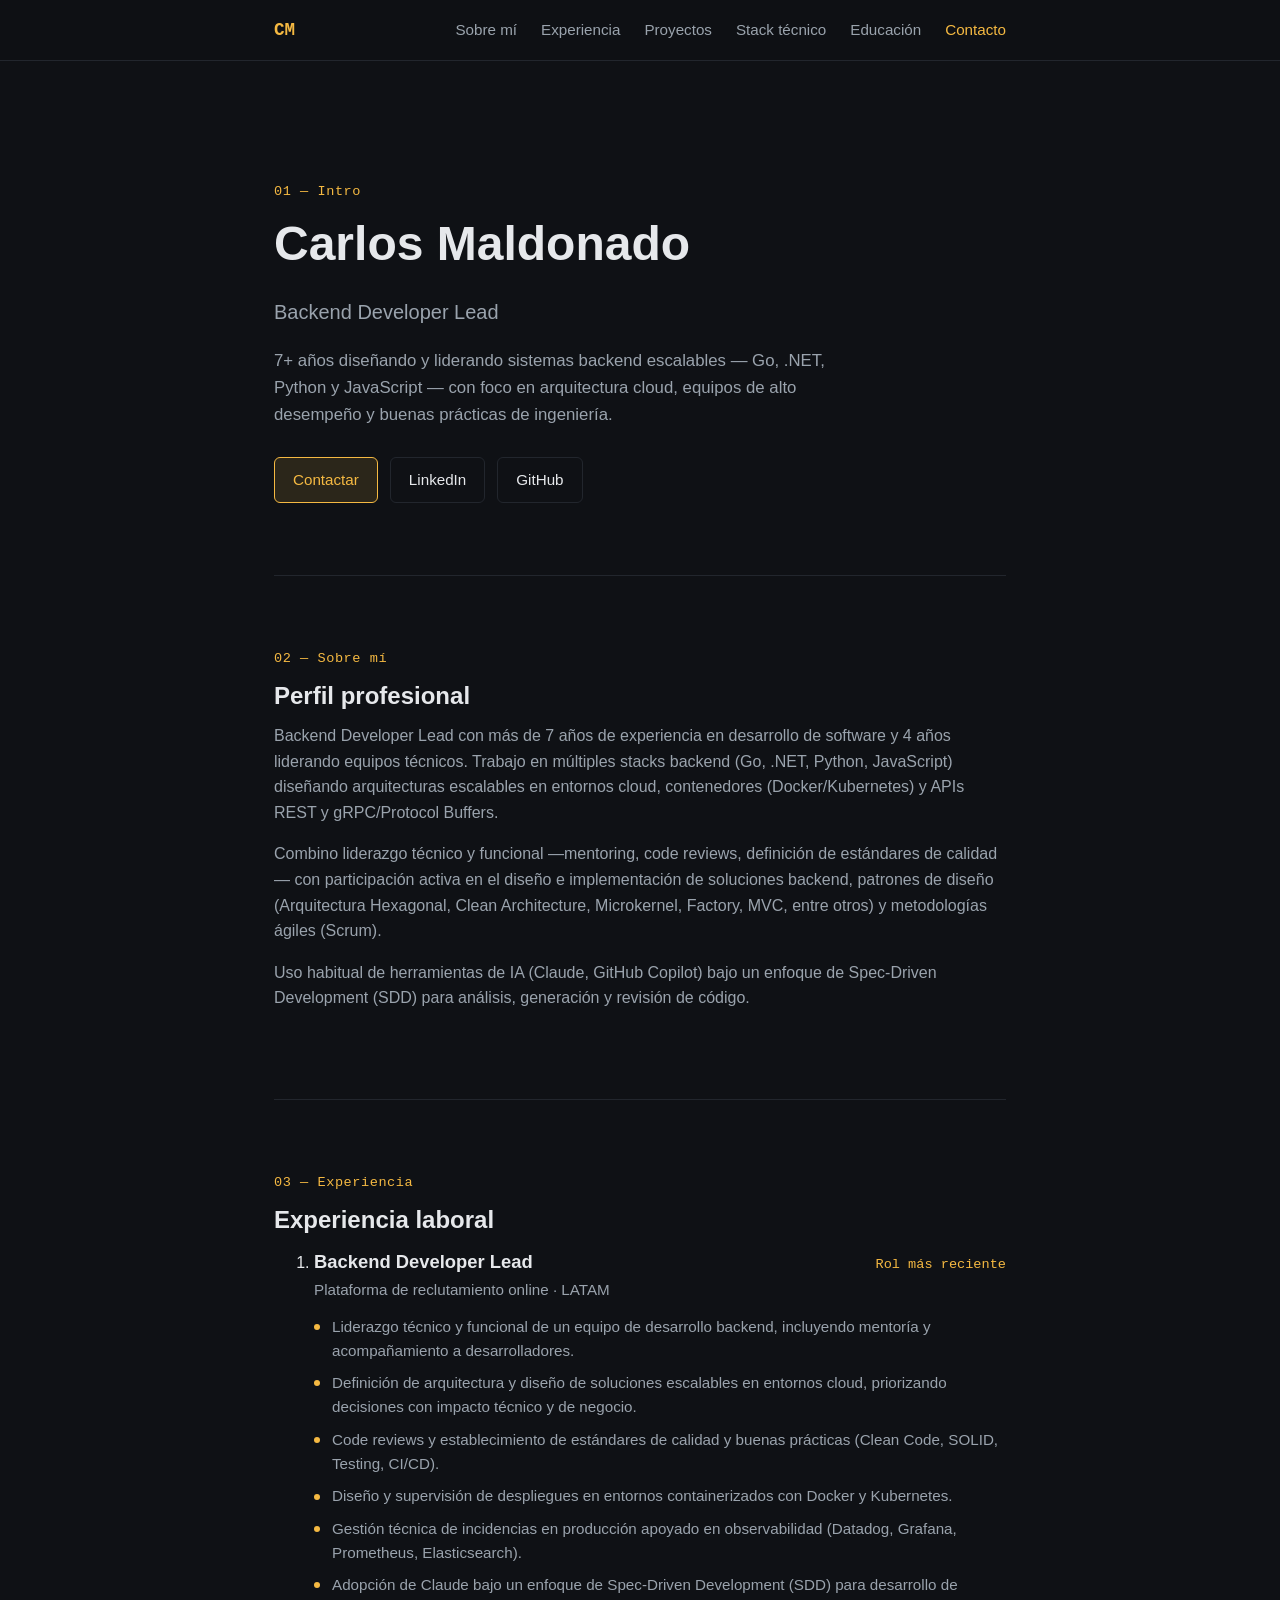
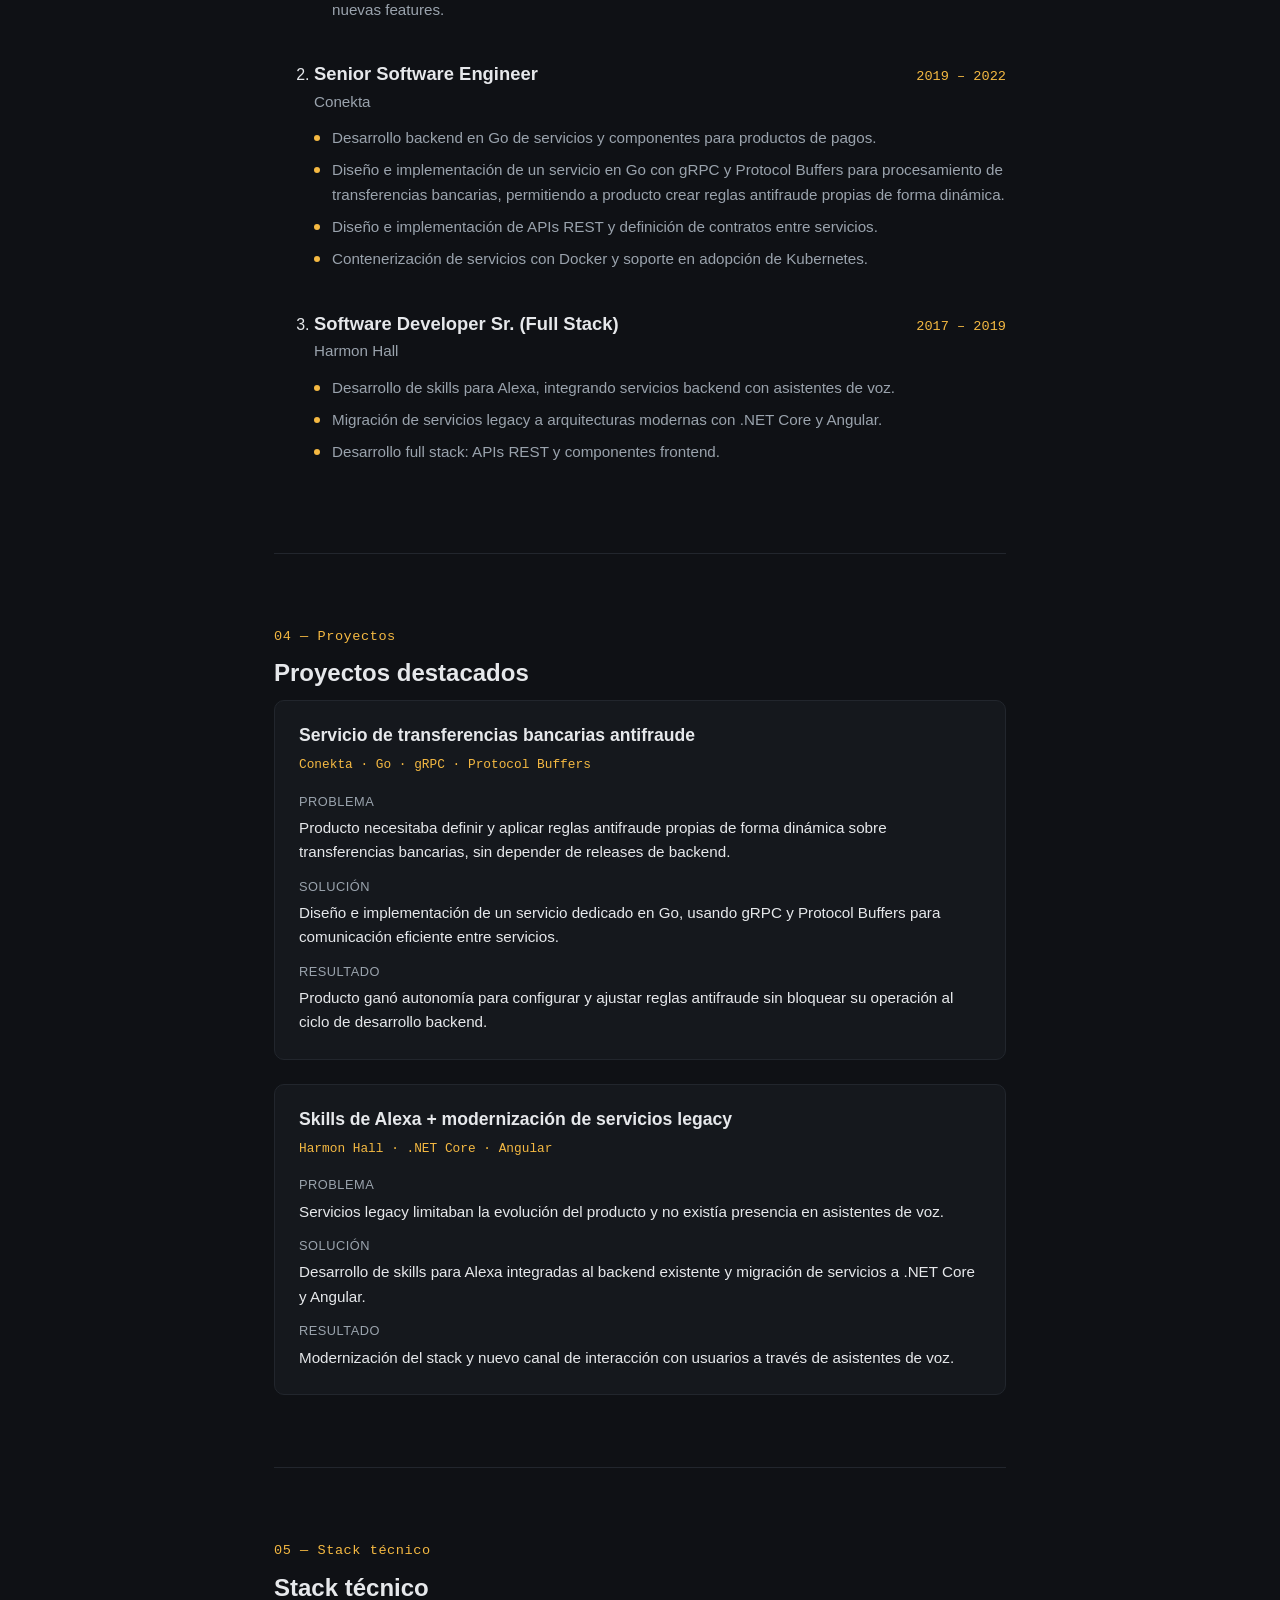
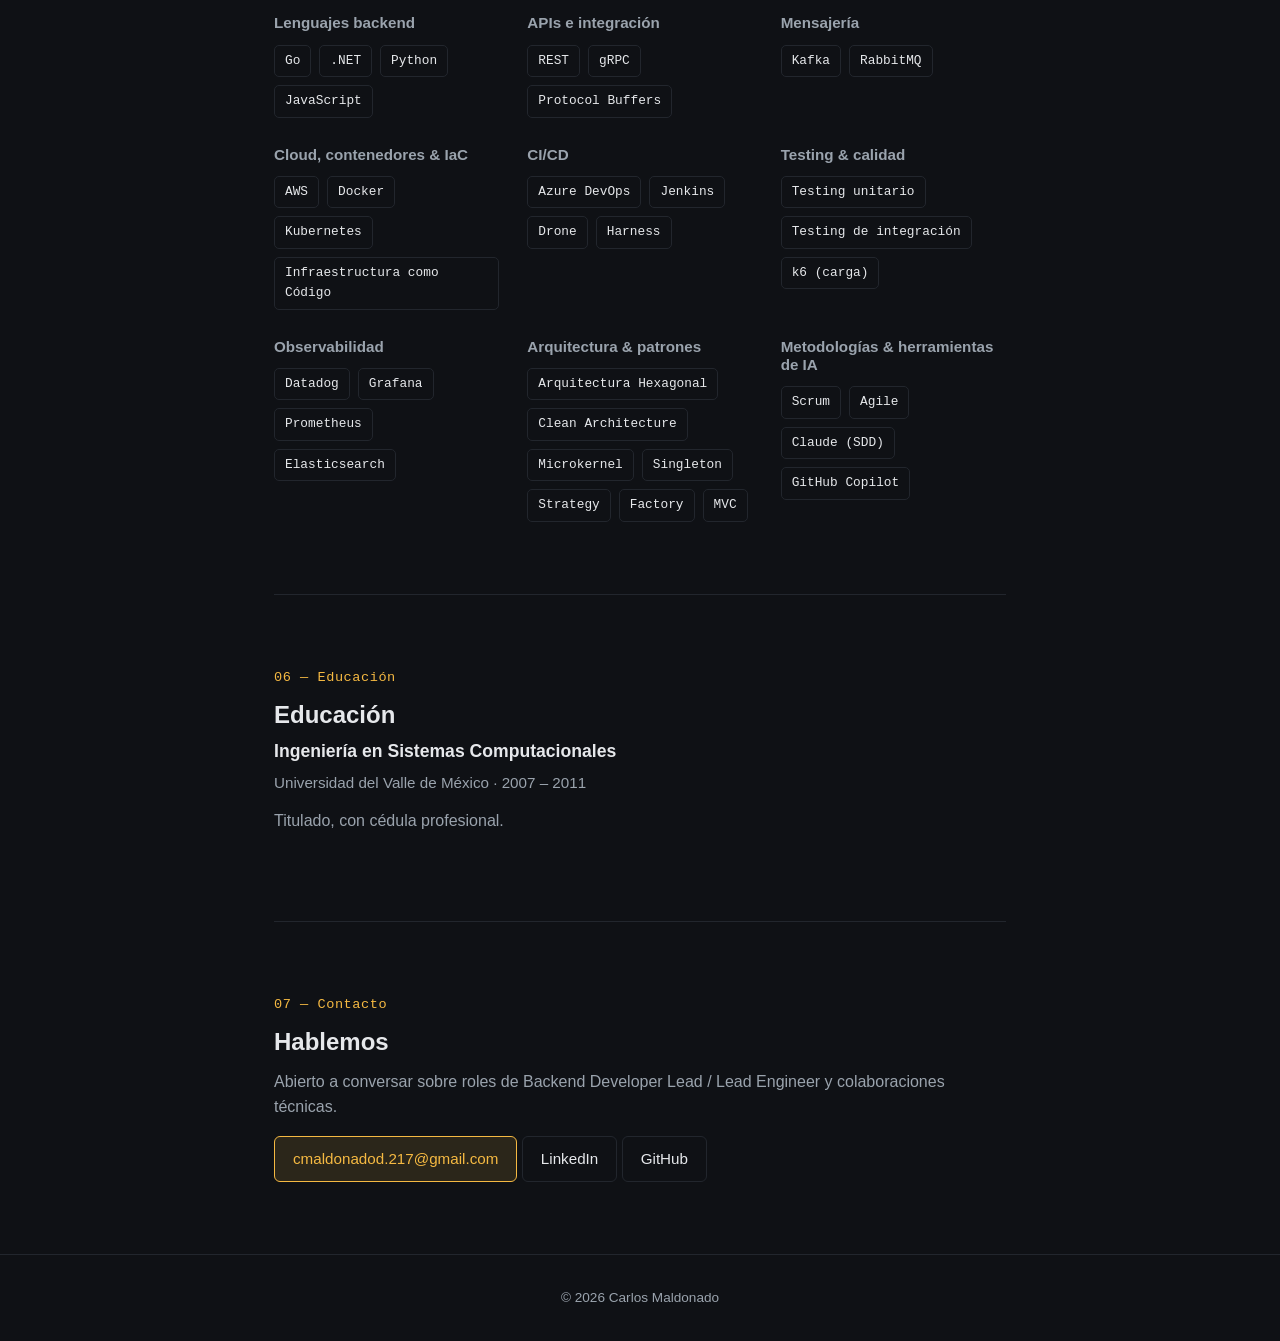
==== index.html @ 87dfbf54 "Add v1 portfolio site: spec, plan, and static HTML/CSS/JS First deployable version to validate look " ====
<!doctype html>
<html lang="es">
<head>
<meta charset="UTF-8">
<meta name="viewport" content="width=device-width, initial-scale=1.0">
<title>Carlos Maldonado — Backend Developer Lead</title>
<meta name="description" content="Portafolio profesional de Carlos Maldonado, Backend Developer Lead con 7+ años de experiencia liderando equipos y arquitecturas backend escalables.">
<meta property="og:title" content="Carlos Maldonado — Backend Developer Lead">
<meta property="og:description" content="7+ años diseñando y liderando sistemas backend escalables. Go, .NET, Python, JavaScript. Arquitectura cloud, liderazgo técnico, alto desempeño.">
<meta property="og:type" content="website">
<link rel="icon" href="data:image/svg+xml,%3Csvg xmlns='http://www.w3.org/2000/svg' viewBox='0 0 100 100'%3E%3Crect width='100' height='100' rx='20' fill='%230f1115'/%3E%3Ctext x='50' y='68' font-family='monospace' font-size='52' font-weight='700' fill='%23f5b942' text-anchor='middle'%3ECM%3C/text%3E%3C/svg%3E">
<link rel="stylesheet" href="css/style.css">
</head>
<body>

<header class="site-header">
  <nav class="nav">
    <a class="logo" href="#top">CM</a>
    <button class="nav-toggle" id="navToggle" aria-expanded="false" aria-controls="navMenu" aria-label="Abrir menú">
      <span></span><span></span><span></span>
    </button>
    <ul class="nav-menu" id="navMenu">
      <li><a href="#about">Sobre mí</a></li>
      <li><a href="#experience">Experiencia</a></li>
      <li><a href="#projects">Proyectos</a></li>
      <li><a href="#skills">Stack técnico</a></li>
      <li><a href="#education">Educación</a></li>
      <li><a href="#contact" class="nav-cta">Contacto</a></li>
    </ul>
  </nav>
</header>

<main id="top">

  <section id="hero" class="hero">
    <p class="eyebrow">01 — Intro</p>
    <h1>Carlos Maldonado</h1>
    <p class="role">Backend Developer Lead</p>
    <p class="tagline">7+ años diseñando y liderando sistemas backend escalables — Go, .NET, Python y JavaScript — con foco en arquitectura cloud, equipos de alto desempeño y buenas prácticas de ingeniería.</p>
    <div class="hero-links">
      <a href="mailto:cmaldonadod.217@gmail.com" class="btn btn-primary">Contactar</a>
      <a href="https://www.linkedin.com/in/carlos-alberto-maldonado-d%C3%ADaz-70542b214/" target="_blank" rel="noopener noreferrer" class="btn">LinkedIn</a>
      <a href="https://github.com/pax217" target="_blank" rel="noopener noreferrer" class="btn">GitHub</a>
    </div>
  </section>

  <section id="about" class="section">
    <p class="eyebrow">02 — Sobre mí</p>
    <h2>Perfil profesional</h2>
    <p>Backend Developer Lead con más de 7 años de experiencia en desarrollo de software y 4 años liderando equipos técnicos. Trabajo en múltiples stacks backend (Go, .NET, Python, JavaScript) diseñando arquitecturas escalables en entornos cloud, contenedores (Docker/Kubernetes) y APIs REST y gRPC/Protocol Buffers.</p>
    <p>Combino liderazgo técnico y funcional —mentoring, code reviews, definición de estándares de calidad— con participación activa en el diseño e implementación de soluciones backend, patrones de diseño (Arquitectura Hexagonal, Clean Architecture, Microkernel, Factory, MVC, entre otros) y metodologías ágiles (Scrum).</p>
    <p>Uso habitual de herramientas de IA (Claude, GitHub Copilot) bajo un enfoque de Spec-Driven Development (SDD) para análisis, generación y revisión de código.</p>
  </section>

  <section id="experience" class="section">
    <p class="eyebrow">03 — Experiencia</p>
    <h2>Experiencia laboral</h2>
    <ol class="timeline">
      <li class="timeline-item">
        <div class="timeline-head">
          <h3>Backend Developer Lead</h3>
          <span class="timeline-date">Rol más reciente</span>
        </div>
        <p class="timeline-org">Plataforma de reclutamiento online · LATAM</p>
        <ul>
          <li>Liderazgo técnico y funcional de un equipo de desarrollo backend, incluyendo mentoría y acompañamiento a desarrolladores.</li>
          <li>Definición de arquitectura y diseño de soluciones escalables en entornos cloud, priorizando decisiones con impacto técnico y de negocio.</li>
          <li>Code reviews y establecimiento de estándares de calidad y buenas prácticas (Clean Code, SOLID, Testing, CI/CD).</li>
          <li>Diseño y supervisión de despliegues en entornos containerizados con Docker y Kubernetes.</li>
          <li>Gestión técnica de incidencias en producción apoyado en observabilidad (Datadog, Grafana, Prometheus, Elasticsearch).</li>
          <li>Adopción de Claude bajo un enfoque de Spec-Driven Development (SDD) para desarrollo de nuevas features.</li>
        </ul>
      </li>
      <li class="timeline-item">
        <div class="timeline-head">
          <h3>Senior Software Engineer</h3>
          <span class="timeline-date">2019 – 2022</span>
        </div>
        <p class="timeline-org">Conekta</p>
        <ul>
          <li>Desarrollo backend en Go de servicios y componentes para productos de pagos.</li>
          <li>Diseño e implementación de un servicio en Go con gRPC y Protocol Buffers para procesamiento de transferencias bancarias, permitiendo a producto crear reglas antifraude propias de forma dinámica.</li>
          <li>Diseño e implementación de APIs REST y definición de contratos entre servicios.</li>
          <li>Contenerización de servicios con Docker y soporte en adopción de Kubernetes.</li>
        </ul>
      </li>
      <li class="timeline-item">
        <div class="timeline-head">
          <h3>Software Developer Sr. (Full Stack)</h3>
          <span class="timeline-date">2017 – 2019</span>
        </div>
        <p class="timeline-org">Harmon Hall</p>
        <ul>
          <li>Desarrollo de skills para Alexa, integrando servicios backend con asistentes de voz.</li>
          <li>Migración de servicios legacy a arquitecturas modernas con .NET Core y Angular.</li>
          <li>Desarrollo full stack: APIs REST y componentes frontend.</li>
        </ul>
      </li>
    </ol>
  </section>

  <section id="projects" class="section">
    <p class="eyebrow">04 — Proyectos</p>
    <h2>Proyectos destacados</h2>
    <div class="cards">
      <article class="card">
        <h3>Servicio de transferencias bancarias antifraude</h3>
        <p class="card-meta">Conekta · Go · gRPC · Protocol Buffers</p>
        <dl>
          <dt>Problema</dt>
          <dd>Producto necesitaba definir y aplicar reglas antifraude propias de forma dinámica sobre transferencias bancarias, sin depender de releases de backend.</dd>
          <dt>Solución</dt>
          <dd>Diseño e implementación de un servicio dedicado en Go, usando gRPC y Protocol Buffers para comunicación eficiente entre servicios.</dd>
          <dt>Resultado</dt>
          <dd>Producto ganó autonomía para configurar y ajustar reglas antifraude sin bloquear su operación al ciclo de desarrollo backend.</dd>
        </dl>
      </article>
      <article class="card">
        <h3>Skills de Alexa + modernización de servicios legacy</h3>
        <p class="card-meta">Harmon Hall · .NET Core · Angular</p>
        <dl>
          <dt>Problema</dt>
          <dd>Servicios legacy limitaban la evolución del producto y no existía presencia en asistentes de voz.</dd>
          <dt>Solución</dt>
          <dd>Desarrollo de skills para Alexa integradas al backend existente y migración de servicios a .NET Core y Angular.</dd>
          <dt>Resultado</dt>
          <dd>Modernización del stack y nuevo canal de interacción con usuarios a través de asistentes de voz.</dd>
        </dl>
      </article>
    </div>
  </section>

  <section id="skills" class="section">
    <p class="eyebrow">05 — Stack técnico</p>
    <h2>Stack técnico</h2>
    <div class="skill-groups">
      <div class="skill-group">
        <h3>Lenguajes backend</h3>
        <ul class="tags">
          <li>Go</li><li>.NET</li><li>Python</li><li>JavaScript</li>
        </ul>
      </div>
      <div class="skill-group">
        <h3>APIs e integración</h3>
        <ul class="tags">
          <li>REST</li><li>gRPC</li><li>Protocol Buffers</li>
        </ul>
      </div>
      <div class="skill-group">
        <h3>Mensajería</h3>
        <ul class="tags">
          <li>Kafka</li><li>RabbitMQ</li>
        </ul>
      </div>
      <div class="skill-group">
        <h3>Cloud, contenedores &amp; IaC</h3>
        <ul class="tags">
          <li>AWS</li><li>Docker</li><li>Kubernetes</li><li>Infraestructura como Código</li>
        </ul>
      </div>
      <div class="skill-group">
        <h3>CI/CD</h3>
        <ul class="tags">
          <li>Azure DevOps</li><li>Jenkins</li><li>Drone</li><li>Harness</li>
        </ul>
      </div>
      <div class="skill-group">
        <h3>Testing &amp; calidad</h3>
        <ul class="tags">
          <li>Testing unitario</li><li>Testing de integración</li><li>k6 (carga)</li>
        </ul>
      </div>
      <div class="skill-group">
        <h3>Observabilidad</h3>
        <ul class="tags">
          <li>Datadog</li><li>Grafana</li><li>Prometheus</li><li>Elasticsearch</li>
        </ul>
      </div>
      <div class="skill-group">
        <h3>Arquitectura &amp; patrones</h3>
        <ul class="tags">
          <li>Arquitectura Hexagonal</li><li>Clean Architecture</li><li>Microkernel</li><li>Singleton</li><li>Strategy</li><li>Factory</li><li>MVC</li>
        </ul>
      </div>
      <div class="skill-group">
        <h3>Metodologías &amp; herramientas de IA</h3>
        <ul class="tags">
          <li>Scrum</li><li>Agile</li><li>Claude (SDD)</li><li>GitHub Copilot</li>
        </ul>
      </div>
    </div>
  </section>

  <section id="education" class="section">
    <p class="eyebrow">06 — Educación</p>
    <h2>Educación</h2>
    <div class="edu-item">
      <h3>Ingeniería en Sistemas Computacionales</h3>
      <p class="timeline-org">Universidad del Valle de México · 2007 – 2011</p>
      <p>Titulado, con cédula profesional.</p>
    </div>
  </section>

  <section id="contact" class="section">
    <p class="eyebrow">07 — Contacto</p>
    <h2>Hablemos</h2>
    <p>Abierto a conversar sobre roles de Backend Developer Lead / Lead Engineer y colaboraciones técnicas.</p>
    <div class="contact-links">
      <a href="mailto:cmaldonadod.217@gmail.com" class="btn btn-primary">cmaldonadod.217@gmail.com</a>
      <a href="https://www.linkedin.com/in/carlos-alberto-maldonado-d%C3%ADaz-70542b214/" target="_blank" rel="noopener noreferrer" class="btn">LinkedIn</a>
      <a href="https://github.com/pax217" target="_blank" rel="noopener noreferrer" class="btn">GitHub</a>
    </div>
  </section>

</main>

<footer class="site-footer">
  <p>© <span id="year"></span> Carlos Maldonado</p>
</footer>

<script src="js/main.js"></script>
</body>
</html>
---- css/style.css ----
:root {
  --bg: #0f1115;
  --bg-alt: #15181d;
  --border: #22262d;
  --text: #e6e8eb;
  --text-muted: #9aa3ad;
  --accent: #f5b942;
  --accent-soft: rgba(245, 185, 66, 0.12);
  --max-width: 780px;
  --font-sans: -apple-system, BlinkMacSystemFont, "Segoe UI", Roboto, "Helvetica Neue", Arial, sans-serif;
  --font-mono: ui-monospace, "JetBrains Mono", "SFMono-Regular", Consolas, "Liberation Mono", monospace;
}

* { box-sizing: border-box; }

html {
  scroll-behavior: smooth;
}

body {
  margin: 0;
  background: var(--bg);
  color: var(--text);
  font-family: var(--font-sans);
  line-height: 1.6;
  -webkit-font-smoothing: antialiased;
}

img { max-width: 100%; display: block; }

a { color: inherit; }

h1, h2, h3 { line-height: 1.2; margin: 0 0 0.5em; }

p { margin: 0 0 1em; color: var(--text-muted); }

ul { margin: 0; padding: 0; list-style: none; }

/* Header / nav */
.site-header {
  position: sticky;
  top: 0;
  z-index: 10;
  background: rgba(15, 17, 21, 0.85);
  backdrop-filter: blur(8px);
  border-bottom: 1px solid var(--border);
}

.nav {
  max-width: var(--max-width);
  margin: 0 auto;
  padding: 16px 24px;
  display: flex;
  align-items: center;
  justify-content: space-between;
}

.logo {
  font-family: var(--font-mono);
  font-weight: 700;
  color: var(--accent);
  text-decoration: none;
  font-size: 1.1rem;
}

.nav-menu {
  display: flex;
  gap: 24px;
}

.nav-menu a {
  text-decoration: none;
  color: var(--text-muted);
  font-size: 0.95rem;
  transition: color 0.15s ease;
}

.nav-menu a:hover,
.nav-menu a:focus-visible {
  color: var(--text);
}

.nav-menu a.nav-cta {
  color: var(--accent);
}

.nav-toggle {
  display: none;
  flex-direction: column;
  gap: 5px;
  background: none;
  border: none;
  padding: 8px;
  cursor: pointer;
}

.nav-toggle span {
  width: 22px;
  height: 2px;
  background: var(--text);
  display: block;
}

/* Layout */
main {
  max-width: var(--max-width);
  margin: 0 auto;
  padding: 0 24px;
}

.section {
  padding: 72px 0;
  border-top: 1px solid var(--border);
}

.eyebrow {
  font-family: var(--font-mono);
  color: var(--accent);
  font-size: 0.85rem;
  letter-spacing: 0.04em;
  margin: 0 0 12px;
}

/* Hero */
.hero {
  padding: 120px 0 72px;
}

.hero h1 {
  font-size: clamp(2.2rem, 5vw, 3rem);
}

.hero .role {
  font-size: 1.25rem;
  color: var(--text-muted);
  margin: 0 0 20px;
}

.hero .tagline {
  max-width: 60ch;
  font-size: 1.05rem;
}

.hero-links {
  display: flex;
  flex-wrap: wrap;
  gap: 12px;
  margin-top: 28px;
}

/* Buttons */
.btn {
  display: inline-flex;
  align-items: center;
  padding: 10px 18px;
  border-radius: 6px;
  border: 1px solid var(--border);
  text-decoration: none;
  font-size: 0.95rem;
  color: var(--text);
  transition: border-color 0.15s ease, background 0.15s ease;
}

.btn:hover,
.btn:focus-visible {
  border-color: var(--accent);
}

.btn-primary {
  background: var(--accent-soft);
  border-color: var(--accent);
  color: var(--accent);
}

/* Timeline (experience) */
.timeline {
  display: flex;
  flex-direction: column;
  gap: 40px;
}

.timeline-head {
  display: flex;
  flex-wrap: wrap;
  align-items: baseline;
  justify-content: space-between;
  gap: 8px;
}

.timeline-head h3 {
  font-size: 1.15rem;
  margin: 0;
}

.timeline-date {
  font-family: var(--font-mono);
  font-size: 0.85rem;
  color: var(--accent);
  white-space: nowrap;
}

.timeline-org {
  color: var(--text-muted);
  font-size: 0.95rem;
  margin: 2px 0 12px;
}

.timeline-item ul {
  display: flex;
  flex-direction: column;
  gap: 8px;
}

.timeline-item ul li {
  position: relative;
  padding-left: 18px;
  color: var(--text-muted);
  font-size: 0.95rem;
}

.timeline-item ul li::before {
  content: "";
  position: absolute;
  left: 0;
  top: 0.6em;
  width: 6px;
  height: 6px;
  border-radius: 50%;
  background: var(--accent);
}

/* Project cards */
.cards {
  display: flex;
  flex-direction: column;
  gap: 24px;
}

.card {
  background: var(--bg-alt);
  border: 1px solid var(--border);
  border-radius: 10px;
  padding: 24px;
}

.card h3 {
  font-size: 1.1rem;
}

.card-meta {
  font-family: var(--font-mono);
  font-size: 0.8rem;
  color: var(--accent);
  margin-bottom: 16px;
}

.card dl {
  margin: 0;
}

.card dt {
  font-size: 0.8rem;
  text-transform: uppercase;
  letter-spacing: 0.04em;
  color: var(--text-muted);
  margin-top: 12px;
}

.card dt:first-of-type { margin-top: 0; }

.card dd {
  margin: 4px 0 0;
  color: var(--text);
  font-size: 0.95rem;
}

/* Skills */
.skill-groups {
  display: grid;
  grid-template-columns: repeat(auto-fit, minmax(220px, 1fr));
  gap: 28px;
}

.skill-group h3 {
  font-size: 0.95rem;
  color: var(--text-muted);
  font-weight: 600;
  margin-bottom: 12px;
}

.tags {
  display: flex;
  flex-wrap: wrap;
  gap: 8px;
}

.tags li {
  font-family: var(--font-mono);
  font-size: 0.8rem;
  padding: 5px 10px;
  border: 1px solid var(--border);
  border-radius: 5px;
  color: var(--text);
}

/* Education */
.edu-item h3 {
  font-size: 1.1rem;
}

/* Footer */
.site-footer {
  border-top: 1px solid var(--border);
  padding: 32px 24px;
  text-align: center;
}

.site-footer p {
  font-size: 0.85rem;
  margin: 0;
}

/* Responsive */
@media (max-width: 720px) {
  .nav-toggle {
    display: flex;
  }

  .nav-menu {
    position: absolute;
    top: 100%;
    left: 0;
    right: 0;
    background: var(--bg);
    border-bottom: 1px solid var(--border);
    flex-direction: column;
    gap: 0;
    max-height: 0;
    overflow: hidden;
    transition: max-height 0.2s ease;
  }

  .nav-menu.open {
    max-height: 400px;
  }

  .nav-menu li {
    border-top: 1px solid var(--border);
  }

  .nav-menu a {
    display: block;
    padding: 16px 24px;
  }

  .hero {
    padding: 96px 0 56px;
  }

  .section {
    padding: 56px 0;
  }
}
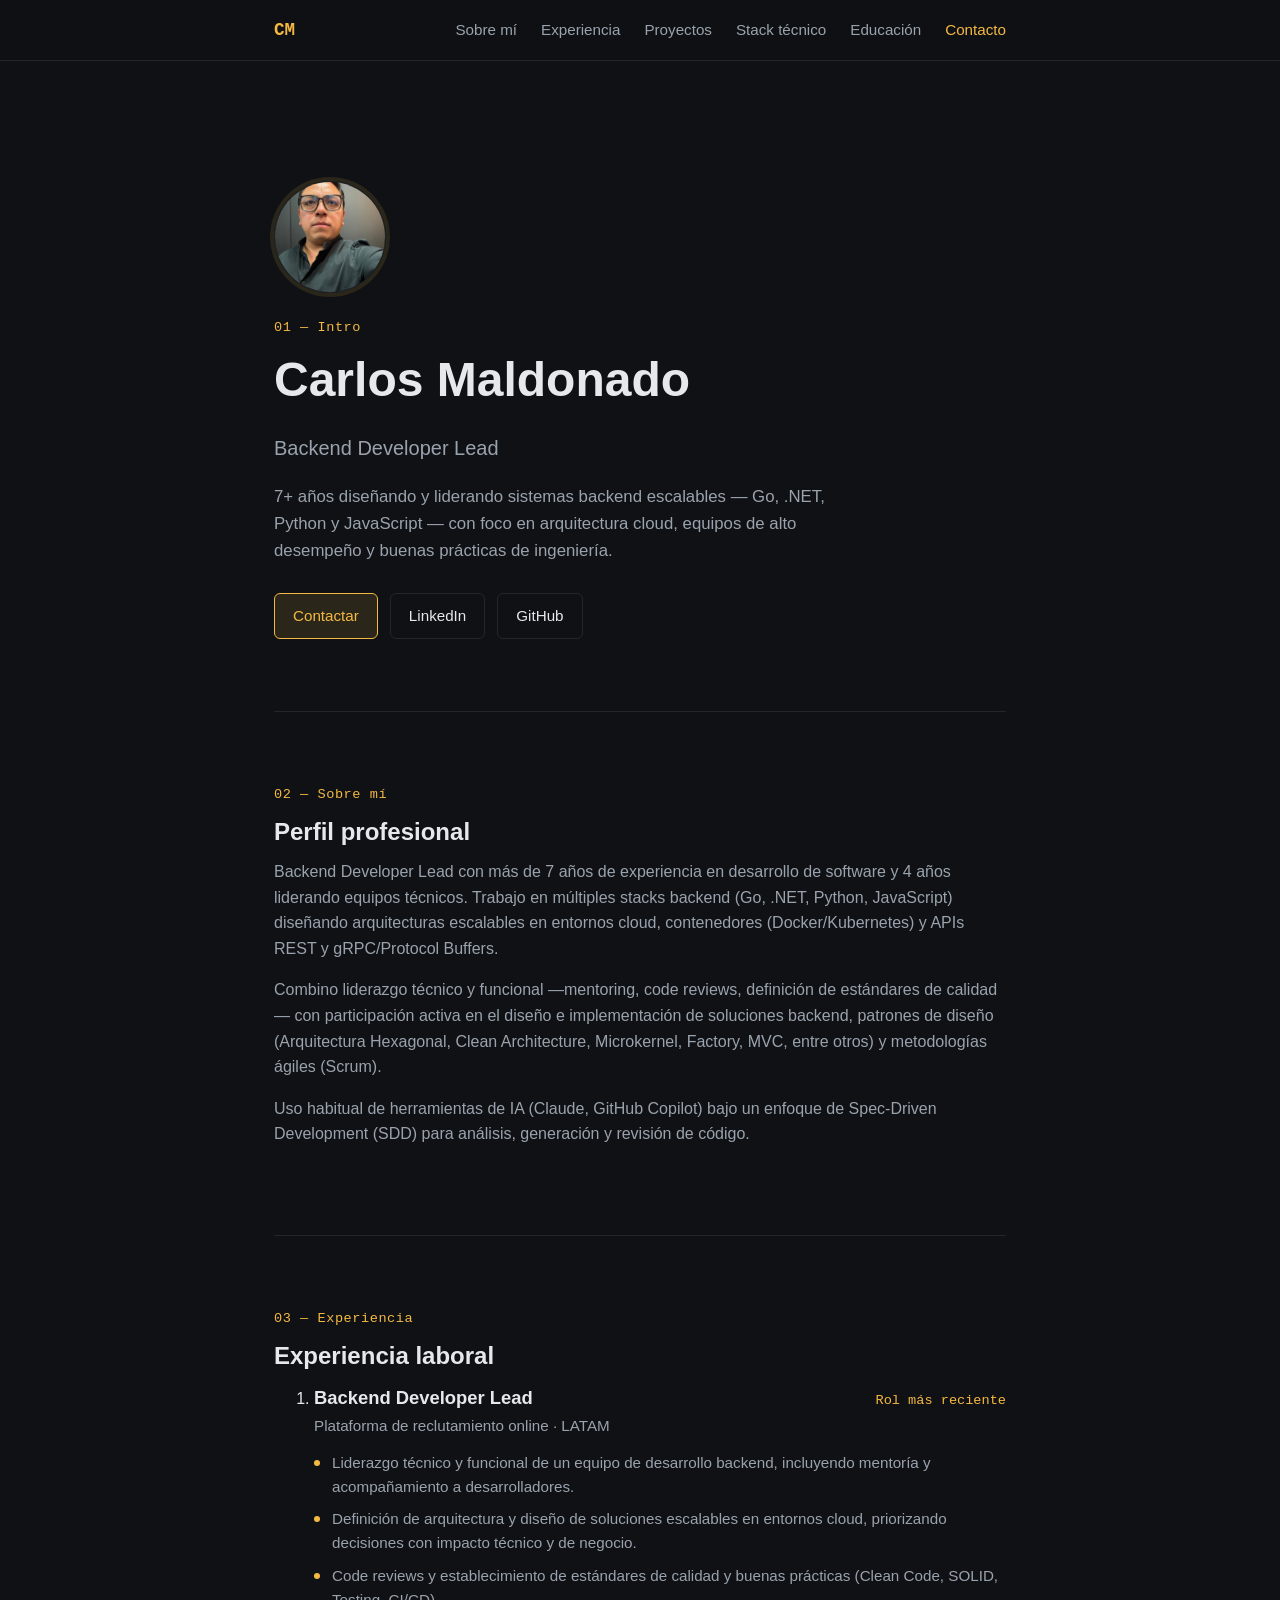
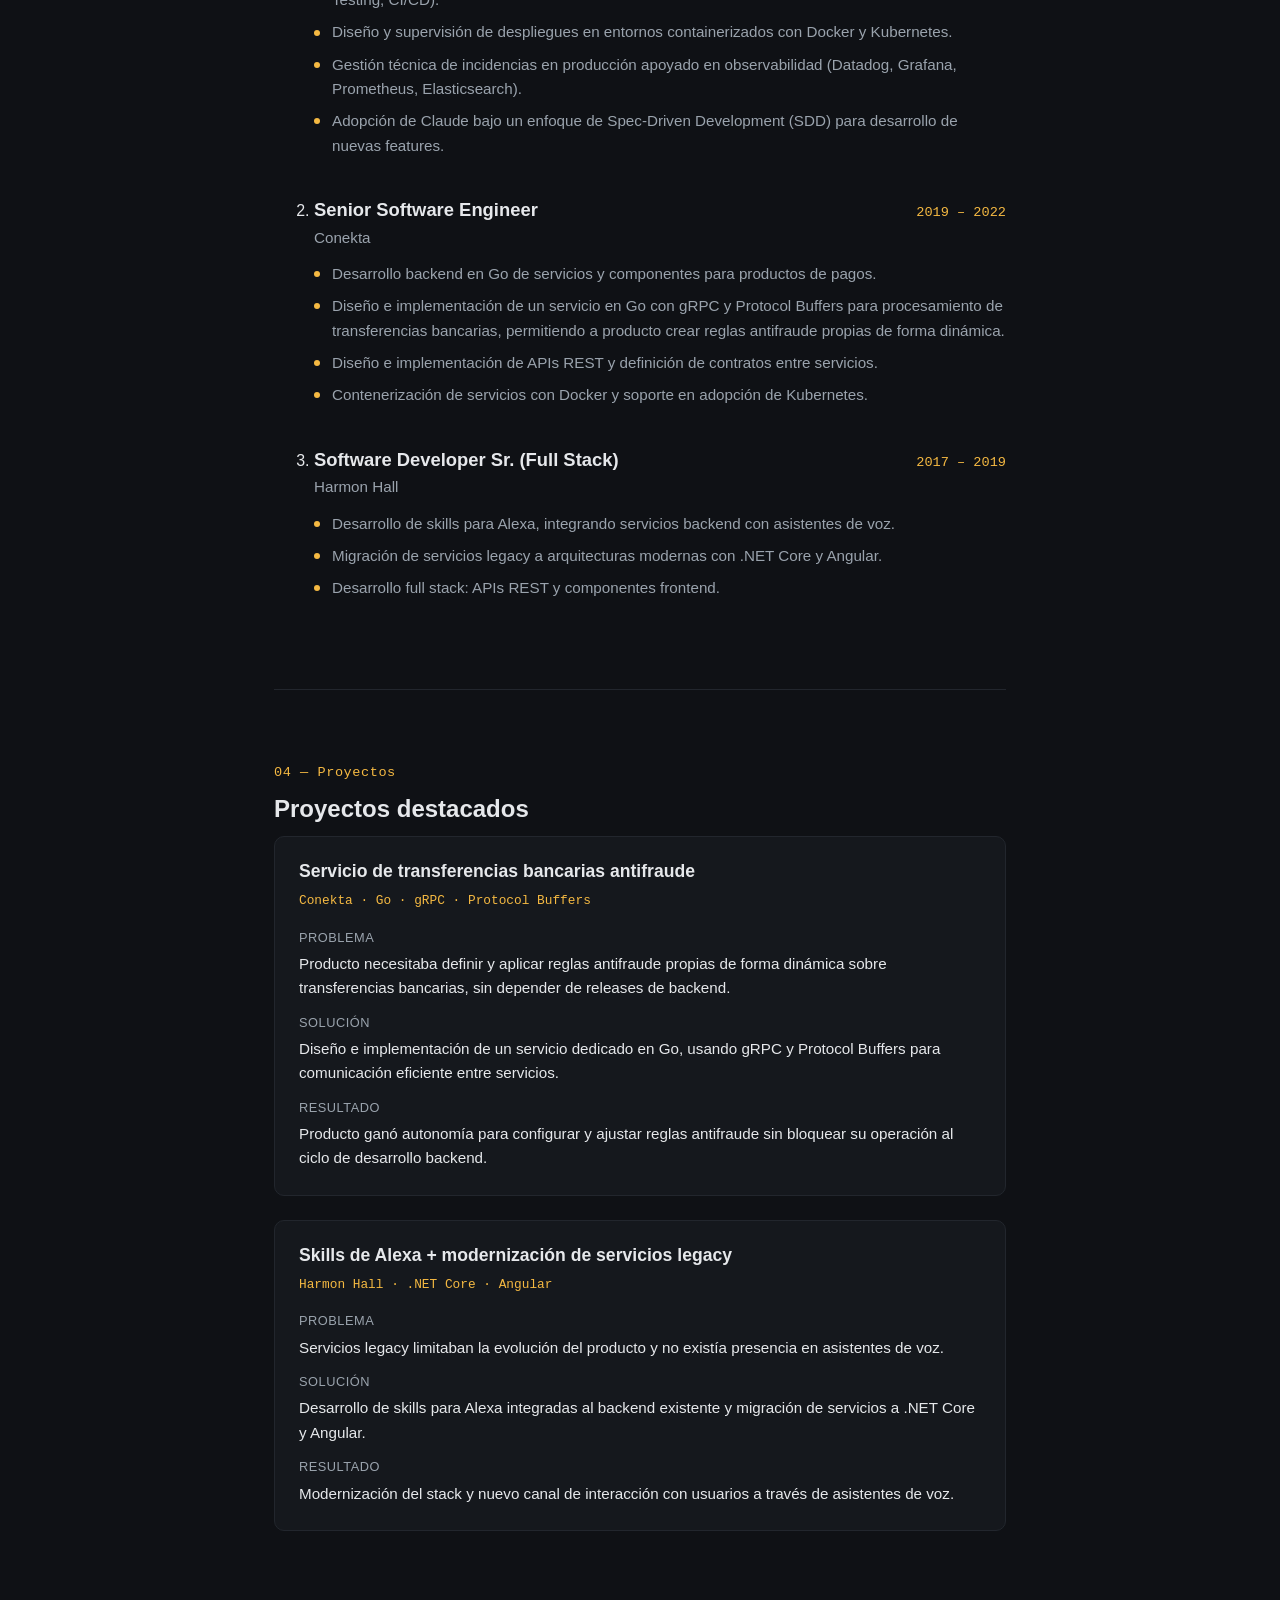
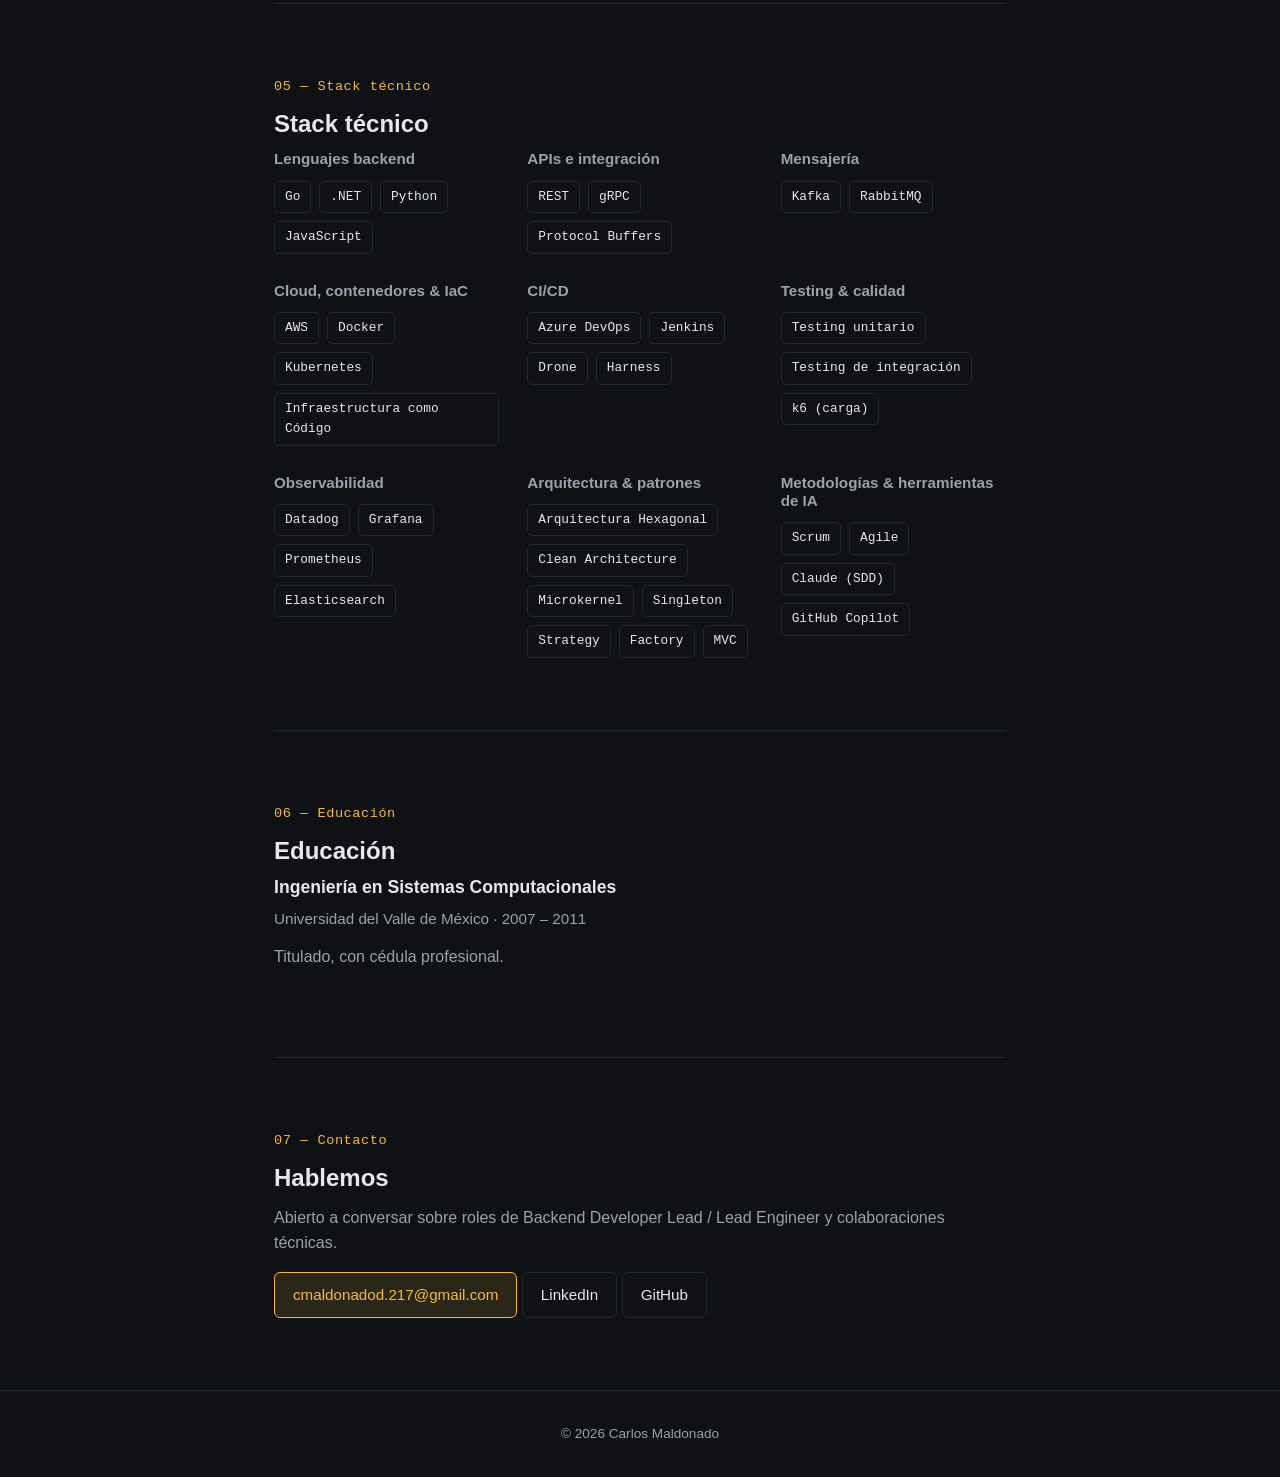
==== commit ff556966: "Add profile photo to hero section Cropped and resized to a 480x480 square, displayed as a circular a" ====
--- a/index.html
+++ b/index.html
@@ -33,6 +33,7 @@
 <main id="top">
 
   <section id="hero" class="hero">
+    <img class="hero-photo" src="img/profile.jpg" alt="Foto de Carlos Maldonado" width="480" height="480" loading="eager">
     <p class="eyebrow">01 — Intro</p>
     <h1>Carlos Maldonado</h1>
     <p class="role">Backend Developer Lead</p>
--- a/css/style.css
+++ b/css/style.css
@@ -124,6 +124,16 @@
 /* Hero */
 .hero {
   padding: 120px 0 72px;
+}
+
+.hero-photo {
+  width: 112px;
+  height: 112px;
+  border-radius: 50%;
+  object-fit: cover;
+  border: 1px solid var(--border);
+  box-shadow: 0 0 0 4px var(--accent-soft);
+  margin-bottom: 24px;
 }
 
 .hero h1 {
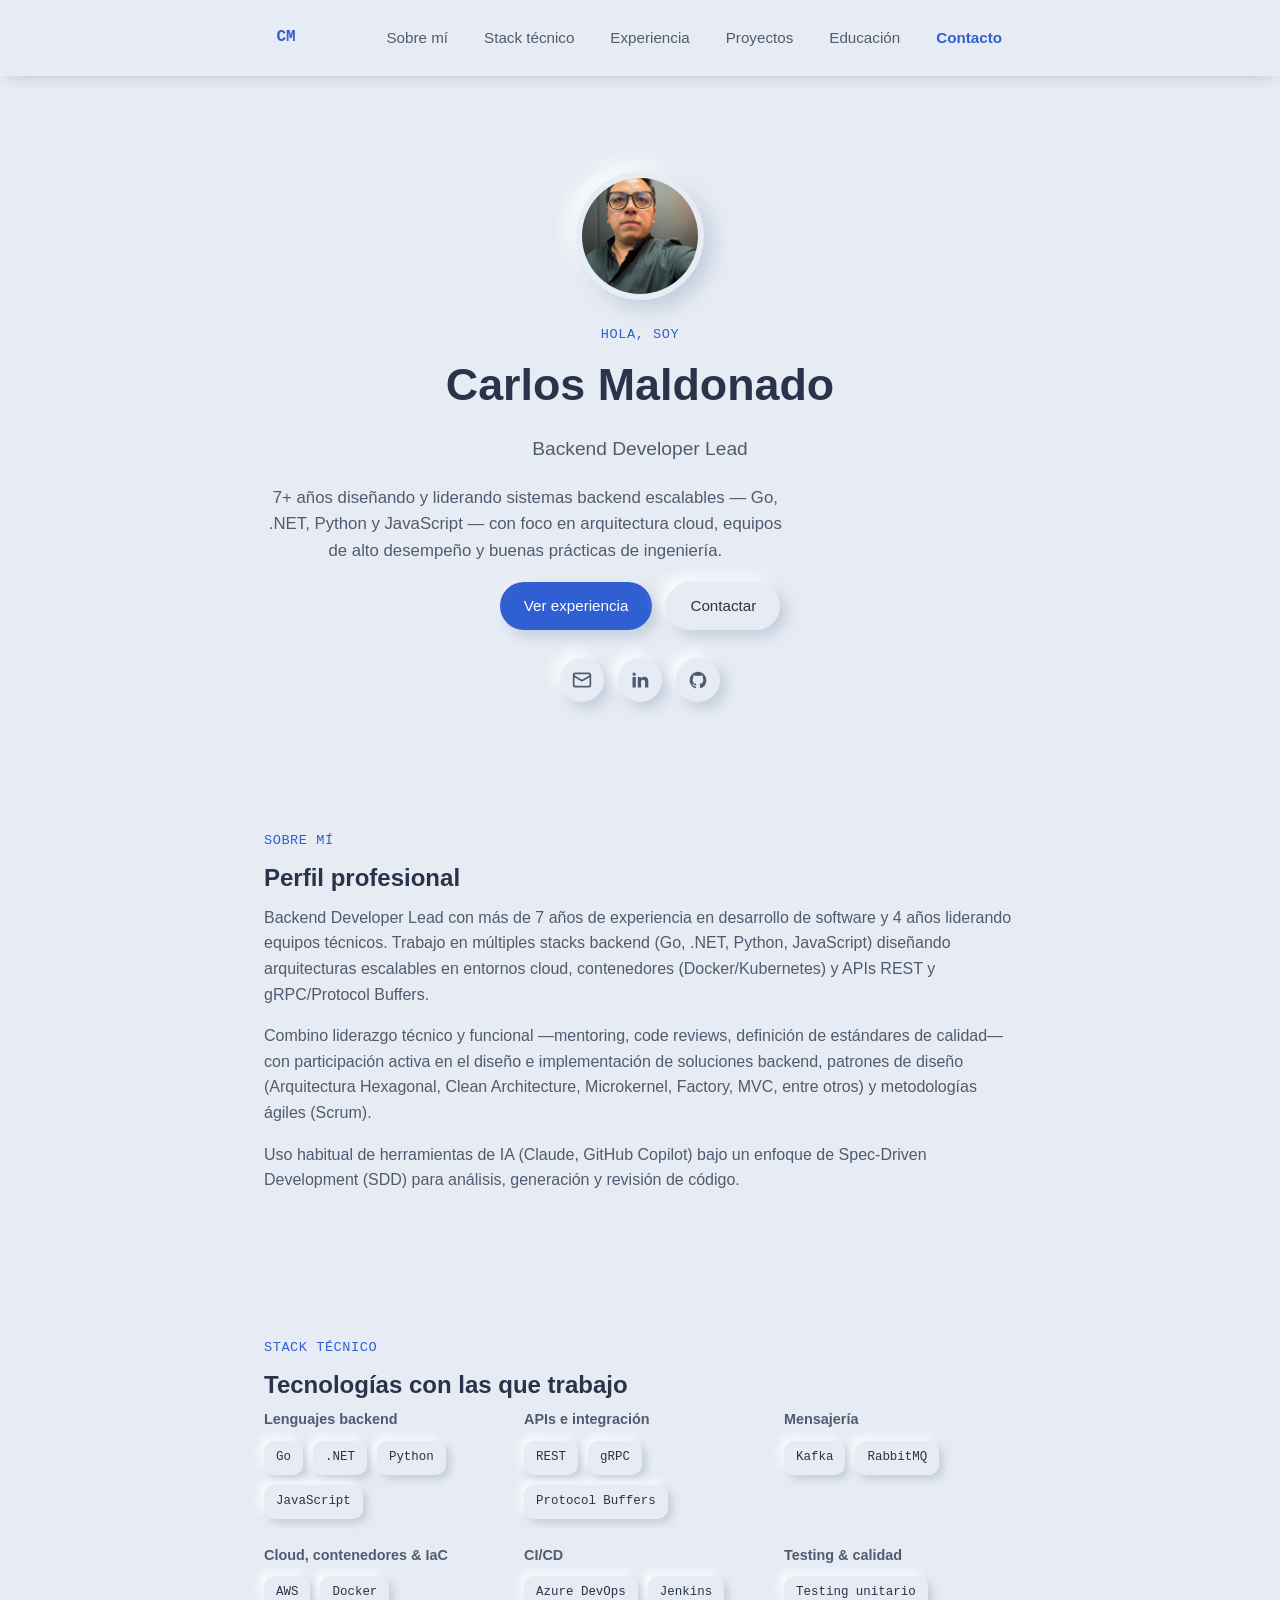
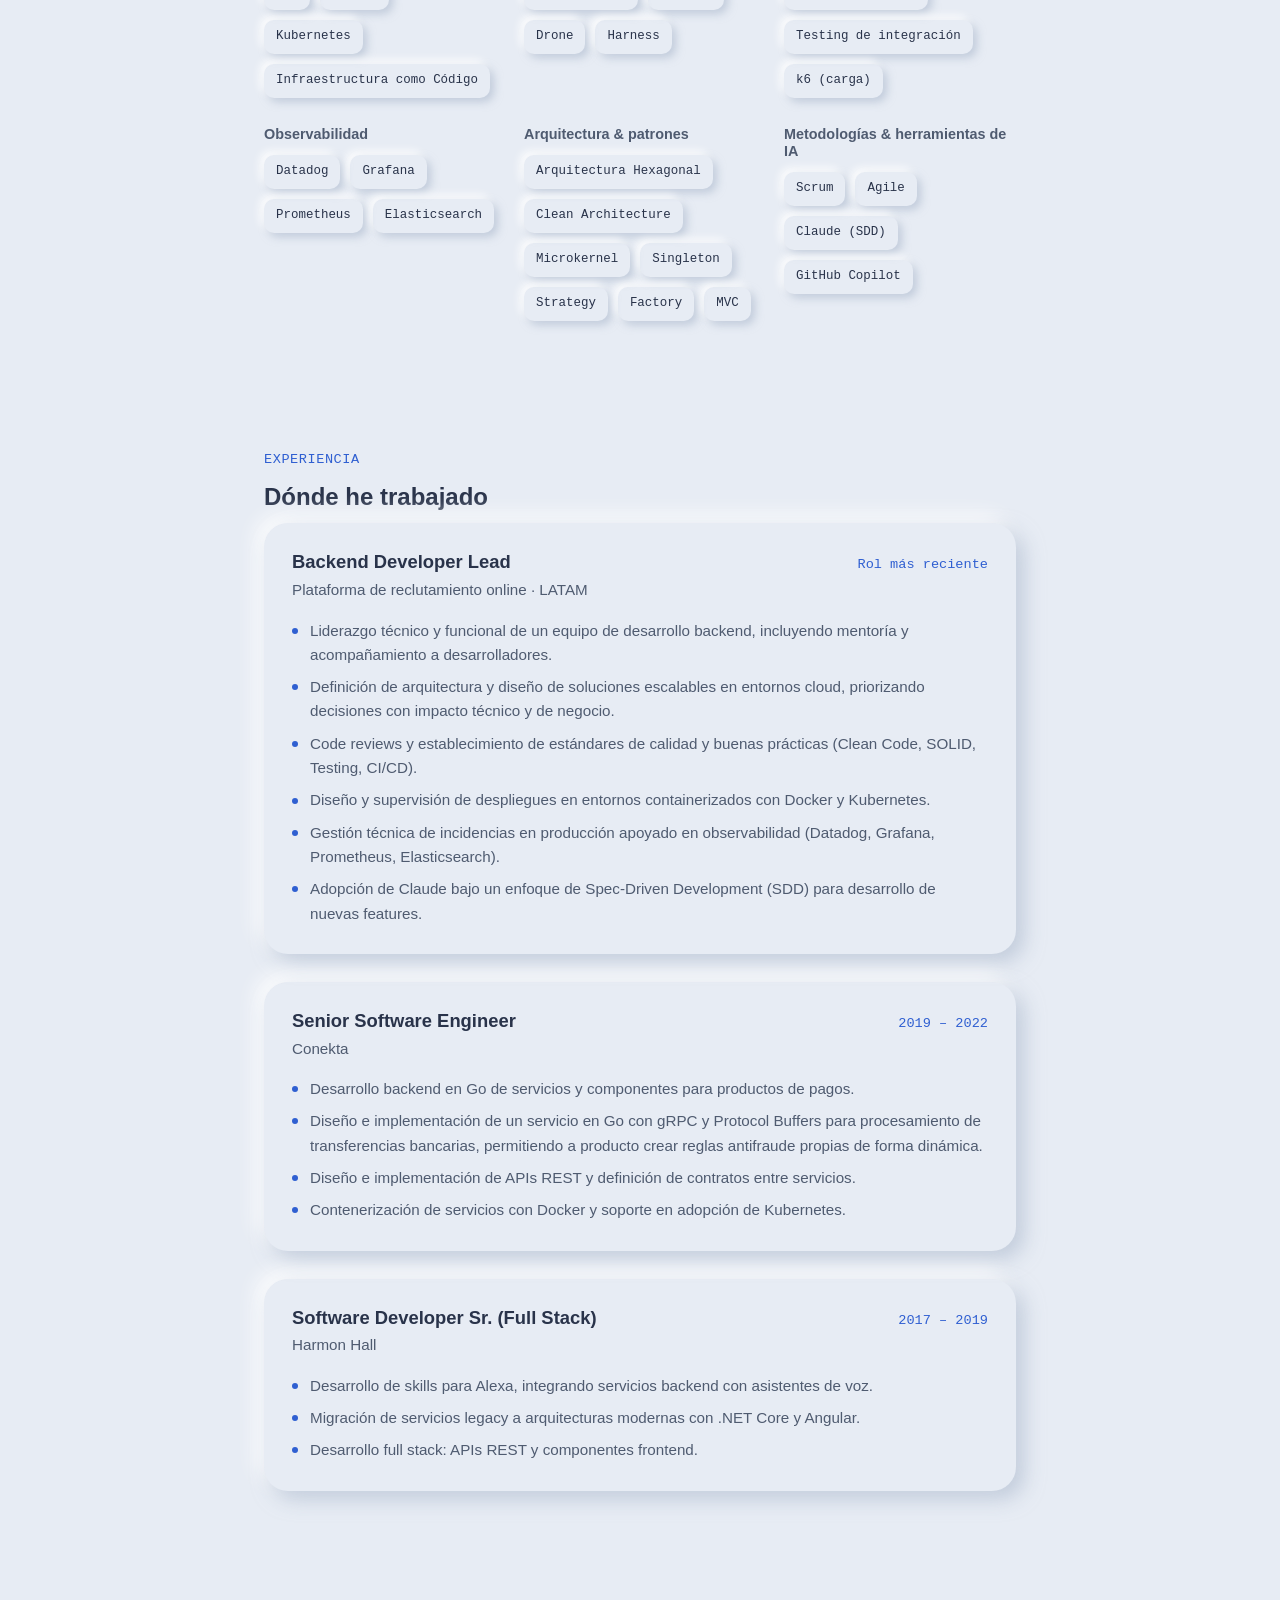
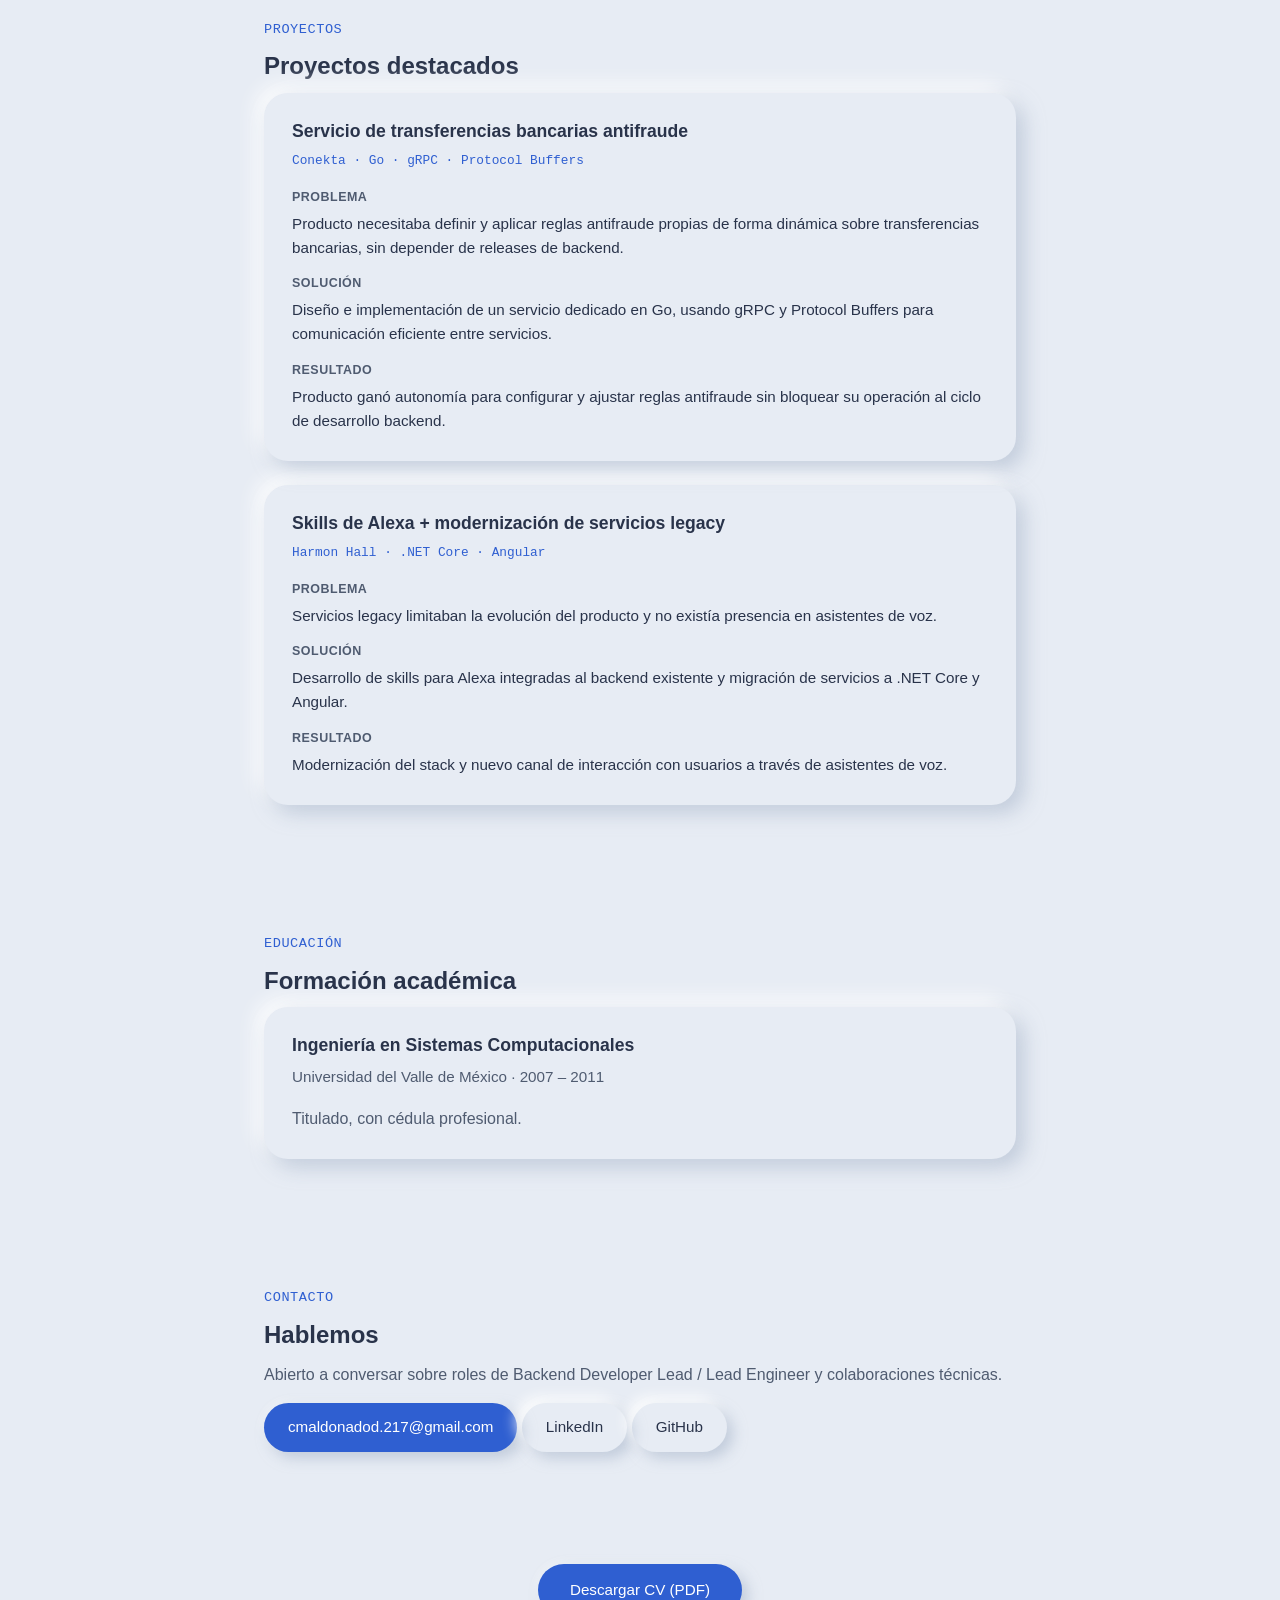
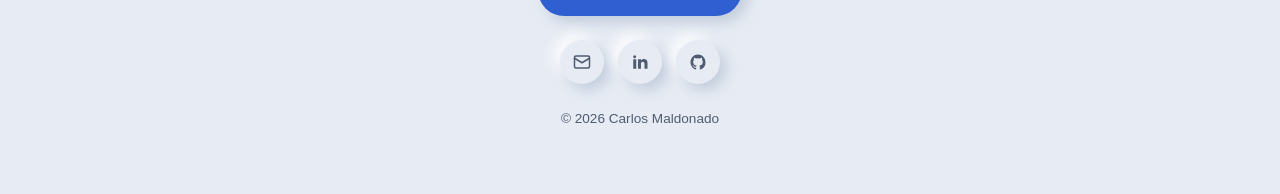
==== commit 0131fbeb: "Redesign portfolio: light blue/gray neumorphism, new section IA Restructures the page to mirror john" ====
--- a/index.html
+++ b/index.html
@@ -8,7 +8,7 @@
 <meta property="og:title" content="Carlos Maldonado — Backend Developer Lead">
 <meta property="og:description" content="7+ años diseñando y liderando sistemas backend escalables. Go, .NET, Python, JavaScript. Arquitectura cloud, liderazgo técnico, alto desempeño.">
 <meta property="og:type" content="website">
-<link rel="icon" href="data:image/svg+xml,%3Csvg xmlns='http://www.w3.org/2000/svg' viewBox='0 0 100 100'%3E%3Crect width='100' height='100' rx='20' fill='%230f1115'/%3E%3Ctext x='50' y='68' font-family='monospace' font-size='52' font-weight='700' fill='%23f5b942' text-anchor='middle'%3ECM%3C/text%3E%3C/svg%3E">
+<link rel="icon" href="data:image/svg+xml,%3Csvg xmlns='http://www.w3.org/2000/svg' viewBox='0 0 100 100'%3E%3Crect width='100' height='100' rx='24' fill='%23e7ecf3'/%3E%3Ctext x='50' y='68' font-family='sans-serif' font-size='50' font-weight='700' fill='%232f5fd1' text-anchor='middle'%3ECM%3C/text%3E%3C/svg%3E">
 <link rel="stylesheet" href="css/style.css">
 </head>
 <body>
@@ -21,9 +21,9 @@
     </button>
     <ul class="nav-menu" id="navMenu">
       <li><a href="#about">Sobre mí</a></li>
+      <li><a href="#skills">Stack técnico</a></li>
       <li><a href="#experience">Experiencia</a></li>
       <li><a href="#projects">Proyectos</a></li>
-      <li><a href="#skills">Stack técnico</a></li>
       <li><a href="#education">Educación</a></li>
       <li><a href="#contact" class="nav-cta">Contacto</a></li>
     </ul>
@@ -34,28 +34,105 @@
 
   <section id="hero" class="hero">
     <img class="hero-photo" src="img/profile.jpg" alt="Foto de Carlos Maldonado" width="480" height="480" loading="eager">
-    <p class="eyebrow">01 — Intro</p>
+    <p class="eyebrow">Hola, soy</p>
     <h1>Carlos Maldonado</h1>
     <p class="role">Backend Developer Lead</p>
     <p class="tagline">7+ años diseñando y liderando sistemas backend escalables — Go, .NET, Python y JavaScript — con foco en arquitectura cloud, equipos de alto desempeño y buenas prácticas de ingeniería.</p>
     <div class="hero-links">
-      <a href="mailto:cmaldonadod.217@gmail.com" class="btn btn-primary">Contactar</a>
-      <a href="https://www.linkedin.com/in/carlos-alberto-maldonado-d%C3%ADaz-70542b214/" target="_blank" rel="noopener noreferrer" class="btn">LinkedIn</a>
-      <a href="https://github.com/pax217" target="_blank" rel="noopener noreferrer" class="btn">GitHub</a>
-    </div>
+      <a href="#experience" class="btn btn-primary">Ver experiencia</a>
+      <a href="#contact" class="btn">Contactar</a>
+    </div>
+    <ul class="social-row" aria-label="Redes y contacto">
+      <li>
+        <a href="mailto:cmaldonadod.217@gmail.com" aria-label="Email" class="social-icon">
+          <svg viewBox="0 0 24 24" width="20" height="20" fill="none" stroke="currentColor" stroke-width="2" stroke-linecap="round" stroke-linejoin="round"><rect x="2" y="4" width="20" height="16" rx="2"></rect><path d="M2 7l10 6 10-6"></path></svg>
+        </a>
+      </li>
+      <li>
+        <a href="https://www.linkedin.com/in/carlos-alberto-maldonado-d%C3%ADaz-70542b214/" target="_blank" rel="noopener noreferrer" aria-label="LinkedIn" class="social-icon">
+          <svg viewBox="0 0 24 24" width="20" height="20" fill="currentColor"><path d="M6.94 5a2 2 0 11-4-.002 2 2 0 014 .002zM7 8.48H3V21h4V8.48zm6.32 0H9.34V21h3.94v-6.57c0-3.66 4.77-4 4.77 0V21H22v-7.93c0-6.17-7.06-5.94-8.68-2.91V8.48z"></path></svg>
+        </a>
+      </li>
+      <li>
+        <a href="https://github.com/pax217" target="_blank" rel="noopener noreferrer" aria-label="GitHub" class="social-icon">
+          <svg viewBox="0 0 24 24" width="20" height="20" fill="currentColor"><path d="M12 2C6.48 2 2 6.58 2 12.25c0 4.53 2.87 8.37 6.84 9.73.5.1.68-.22.68-.49 0-.24-.01-1.04-.01-1.89-2.78.61-3.37-1.21-3.37-1.21-.45-1.18-1.11-1.49-1.11-1.49-.91-.63.07-.62.07-.62 1 .07 1.53 1.05 1.53 1.05.89 1.56 2.34 1.11 2.91.85.09-.66.35-1.11.63-1.37-2.22-.26-4.56-1.14-4.56-5.06 0-1.12.39-2.03 1.03-2.75-.1-.26-.45-1.31.1-2.73 0 0 .84-.28 2.75 1.05a9.34 9.34 0 015 0c1.91-1.33 2.75-1.05 2.75-1.05.55 1.42.2 2.47.1 2.73.64.72 1.03 1.63 1.03 2.75 0 3.93-2.34 4.79-4.57 5.05.36.32.68.94.68 1.9 0 1.37-.01 2.47-.01 2.81 0 .27.18.6.69.49A10.26 10.26 0 0022 12.25C22 6.58 17.52 2 12 2z"></path></svg>
+        </a>
+      </li>
+    </ul>
   </section>
 
   <section id="about" class="section">
-    <p class="eyebrow">02 — Sobre mí</p>
+    <p class="eyebrow">Sobre mí</p>
     <h2>Perfil profesional</h2>
     <p>Backend Developer Lead con más de 7 años de experiencia en desarrollo de software y 4 años liderando equipos técnicos. Trabajo en múltiples stacks backend (Go, .NET, Python, JavaScript) diseñando arquitecturas escalables en entornos cloud, contenedores (Docker/Kubernetes) y APIs REST y gRPC/Protocol Buffers.</p>
     <p>Combino liderazgo técnico y funcional —mentoring, code reviews, definición de estándares de calidad— con participación activa en el diseño e implementación de soluciones backend, patrones de diseño (Arquitectura Hexagonal, Clean Architecture, Microkernel, Factory, MVC, entre otros) y metodologías ágiles (Scrum).</p>
     <p>Uso habitual de herramientas de IA (Claude, GitHub Copilot) bajo un enfoque de Spec-Driven Development (SDD) para análisis, generación y revisión de código.</p>
   </section>
 
+  <section id="skills" class="section">
+    <p class="eyebrow">Stack técnico</p>
+    <h2>Tecnologías con las que trabajo</h2>
+    <div class="skill-groups">
+      <div class="skill-group">
+        <h3>Lenguajes backend</h3>
+        <ul class="tags">
+          <li>Go</li><li>.NET</li><li>Python</li><li>JavaScript</li>
+        </ul>
+      </div>
+      <div class="skill-group">
+        <h3>APIs e integración</h3>
+        <ul class="tags">
+          <li>REST</li><li>gRPC</li><li>Protocol Buffers</li>
+        </ul>
+      </div>
+      <div class="skill-group">
+        <h3>Mensajería</h3>
+        <ul class="tags">
+          <li>Kafka</li><li>RabbitMQ</li>
+        </ul>
+      </div>
+      <div class="skill-group">
+        <h3>Cloud, contenedores &amp; IaC</h3>
+        <ul class="tags">
+          <li>AWS</li><li>Docker</li><li>Kubernetes</li><li>Infraestructura como Código</li>
+        </ul>
+      </div>
+      <div class="skill-group">
+        <h3>CI/CD</h3>
+        <ul class="tags">
+          <li>Azure DevOps</li><li>Jenkins</li><li>Drone</li><li>Harness</li>
+        </ul>
+      </div>
+      <div class="skill-group">
+        <h3>Testing &amp; calidad</h3>
+        <ul class="tags">
+          <li>Testing unitario</li><li>Testing de integración</li><li>k6 (carga)</li>
+        </ul>
+      </div>
+      <div class="skill-group">
+        <h3>Observabilidad</h3>
+        <ul class="tags">
+          <li>Datadog</li><li>Grafana</li><li>Prometheus</li><li>Elasticsearch</li>
+        </ul>
+      </div>
+      <div class="skill-group">
+        <h3>Arquitectura &amp; patrones</h3>
+        <ul class="tags">
+          <li>Arquitectura Hexagonal</li><li>Clean Architecture</li><li>Microkernel</li><li>Singleton</li><li>Strategy</li><li>Factory</li><li>MVC</li>
+        </ul>
+      </div>
+      <div class="skill-group">
+        <h3>Metodologías &amp; herramientas de IA</h3>
+        <ul class="tags">
+          <li>Scrum</li><li>Agile</li><li>Claude (SDD)</li><li>GitHub Copilot</li>
+        </ul>
+      </div>
+    </div>
+  </section>
+
   <section id="experience" class="section">
-    <p class="eyebrow">03 — Experiencia</p>
-    <h2>Experiencia laboral</h2>
+    <p class="eyebrow">Experiencia</p>
+    <h2>Dónde he trabajado</h2>
     <ol class="timeline">
       <li class="timeline-item">
         <div class="timeline-head">
@@ -101,7 +178,7 @@
   </section>
 
   <section id="projects" class="section">
-    <p class="eyebrow">04 — Proyectos</p>
+    <p class="eyebrow">Proyectos</p>
     <h2>Proyectos destacados</h2>
     <div class="cards">
       <article class="card">
@@ -131,70 +208,9 @@
     </div>
   </section>
 
-  <section id="skills" class="section">
-    <p class="eyebrow">05 — Stack técnico</p>
-    <h2>Stack técnico</h2>
-    <div class="skill-groups">
-      <div class="skill-group">
-        <h3>Lenguajes backend</h3>
-        <ul class="tags">
-          <li>Go</li><li>.NET</li><li>Python</li><li>JavaScript</li>
-        </ul>
-      </div>
-      <div class="skill-group">
-        <h3>APIs e integración</h3>
-        <ul class="tags">
-          <li>REST</li><li>gRPC</li><li>Protocol Buffers</li>
-        </ul>
-      </div>
-      <div class="skill-group">
-        <h3>Mensajería</h3>
-        <ul class="tags">
-          <li>Kafka</li><li>RabbitMQ</li>
-        </ul>
-      </div>
-      <div class="skill-group">
-        <h3>Cloud, contenedores &amp; IaC</h3>
-        <ul class="tags">
-          <li>AWS</li><li>Docker</li><li>Kubernetes</li><li>Infraestructura como Código</li>
-        </ul>
-      </div>
-      <div class="skill-group">
-        <h3>CI/CD</h3>
-        <ul class="tags">
-          <li>Azure DevOps</li><li>Jenkins</li><li>Drone</li><li>Harness</li>
-        </ul>
-      </div>
-      <div class="skill-group">
-        <h3>Testing &amp; calidad</h3>
-        <ul class="tags">
-          <li>Testing unitario</li><li>Testing de integración</li><li>k6 (carga)</li>
-        </ul>
-      </div>
-      <div class="skill-group">
-        <h3>Observabilidad</h3>
-        <ul class="tags">
-          <li>Datadog</li><li>Grafana</li><li>Prometheus</li><li>Elasticsearch</li>
-        </ul>
-      </div>
-      <div class="skill-group">
-        <h3>Arquitectura &amp; patrones</h3>
-        <ul class="tags">
-          <li>Arquitectura Hexagonal</li><li>Clean Architecture</li><li>Microkernel</li><li>Singleton</li><li>Strategy</li><li>Factory</li><li>MVC</li>
-        </ul>
-      </div>
-      <div class="skill-group">
-        <h3>Metodologías &amp; herramientas de IA</h3>
-        <ul class="tags">
-          <li>Scrum</li><li>Agile</li><li>Claude (SDD)</li><li>GitHub Copilot</li>
-        </ul>
-      </div>
-    </div>
-  </section>
-
   <section id="education" class="section">
-    <p class="eyebrow">06 — Educación</p>
-    <h2>Educación</h2>
+    <p class="eyebrow">Educación</p>
+    <h2>Formación académica</h2>
     <div class="edu-item">
       <h3>Ingeniería en Sistemas Computacionales</h3>
       <p class="timeline-org">Universidad del Valle de México · 2007 – 2011</p>
@@ -203,7 +219,7 @@
   </section>
 
   <section id="contact" class="section">
-    <p class="eyebrow">07 — Contacto</p>
+    <p class="eyebrow">Contacto</p>
     <h2>Hablemos</h2>
     <p>Abierto a conversar sobre roles de Backend Developer Lead / Lead Engineer y colaboraciones técnicas.</p>
     <div class="contact-links">
@@ -216,6 +232,24 @@
 </main>
 
 <footer class="site-footer">
+  <a href="cv/Carlos-Maldonado-CV.pdf" class="btn btn-primary footer-cv" download>Descargar CV (PDF)</a>
+  <ul class="social-row" aria-label="Redes y contacto">
+    <li>
+      <a href="mailto:cmaldonadod.217@gmail.com" aria-label="Email" class="social-icon">
+        <svg viewBox="0 0 24 24" width="18" height="18" fill="none" stroke="currentColor" stroke-width="2" stroke-linecap="round" stroke-linejoin="round"><rect x="2" y="4" width="20" height="16" rx="2"></rect><path d="M2 7l10 6 10-6"></path></svg>
+      </a>
+    </li>
+    <li>
+      <a href="https://www.linkedin.com/in/carlos-alberto-maldonado-d%C3%ADaz-70542b214/" target="_blank" rel="noopener noreferrer" aria-label="LinkedIn" class="social-icon">
+        <svg viewBox="0 0 24 24" width="18" height="18" fill="currentColor"><path d="M6.94 5a2 2 0 11-4-.002 2 2 0 014 .002zM7 8.48H3V21h4V8.48zm6.32 0H9.34V21h3.94v-6.57c0-3.66 4.77-4 4.77 0V21H22v-7.93c0-6.17-7.06-5.94-8.68-2.91V8.48z"></path></svg>
+      </a>
+    </li>
+    <li>
+      <a href="https://github.com/pax217" target="_blank" rel="noopener noreferrer" aria-label="GitHub" class="social-icon">
+        <svg viewBox="0 0 24 24" width="18" height="18" fill="currentColor"><path d="M12 2C6.48 2 2 6.58 2 12.25c0 4.53 2.87 8.37 6.84 9.73.5.1.68-.22.68-.49 0-.24-.01-1.04-.01-1.89-2.78.61-3.37-1.21-3.37-1.21-.45-1.18-1.11-1.49-1.11-1.49-.91-.63.07-.62.07-.62 1 .07 1.53 1.05 1.53 1.05.89 1.56 2.34 1.11 2.91.85.09-.66.35-1.11.63-1.37-2.22-.26-4.56-1.14-4.56-5.06 0-1.12.39-2.03 1.03-2.75-.1-.26-.45-1.31.1-2.73 0 0 .84-.28 2.75 1.05a9.34 9.34 0 015 0c1.91-1.33 2.75-1.05 2.75-1.05.55 1.42.2 2.47.1 2.73.64.72 1.03 1.63 1.03 2.75 0 3.93-2.34 4.79-4.57 5.05.36.32.68.94.68 1.9 0 1.37-.01 2.47-.01 2.81 0 .27.18.6.69.49A10.26 10.26 0 0022 12.25C22 6.58 17.52 2 12 2z"></path></svg>
+      </a>
+    </li>
+  </ul>
   <p>© <span id="year"></span> Carlos Maldonado</p>
 </footer>
 
--- a/css/style.css
+++ b/css/style.css
@@ -1,12 +1,16 @@
 :root {
-  --bg: #0f1115;
-  --bg-alt: #15181d;
-  --border: #22262d;
-  --text: #e6e8eb;
-  --text-muted: #9aa3ad;
-  --accent: #f5b942;
-  --accent-soft: rgba(245, 185, 66, 0.12);
-  --max-width: 780px;
+  --bg: #e7ecf4;
+  --text: #29334a;
+  --text-muted: #4f5b70;
+  --accent: #2f5fd1;
+  --accent-dark: #1e46a8;
+  --shadow-dark: rgba(163, 177, 198, 0.55);
+  --shadow-dark-strong: rgba(148, 163, 184, 0.7);
+  --shadow-light: rgba(255, 255, 255, 0.9);
+  --max-width: 800px;
+  --radius-lg: 24px;
+  --radius-md: 16px;
+  --radius-sm: 10px;
   --font-sans: -apple-system, BlinkMacSystemFont, "Segoe UI", Roboto, "Helvetica Neue", Arial, sans-serif;
   --font-mono: ui-monospace, "JetBrains Mono", "SFMono-Regular", Consolas, "Liberation Mono", monospace;
 }
@@ -15,6 +19,11 @@
 
 html {
   scroll-behavior: smooth;
+}
+
+html, body {
+  overflow-x: hidden;
+  width: 100%;
 }
 
 body {
@@ -28,22 +37,40 @@
 
 img { max-width: 100%; display: block; }
 
-a { color: inherit; }
-
-h1, h2, h3 { line-height: 1.2; margin: 0 0 0.5em; }
+a { color: inherit; text-decoration: none; }
+
+h1, h2, h3 { line-height: 1.2; margin: 0 0 0.5em; color: var(--text); }
 
 p { margin: 0 0 1em; color: var(--text-muted); }
 
-ul { margin: 0; padding: 0; list-style: none; }
+ul, ol { margin: 0; padding: 0; list-style: none; }
+
+/* Neumorphic surface mixins (applied via classes) */
+.raised {
+  background: var(--bg);
+  box-shadow: 8px 8px 20px var(--shadow-dark), -8px -8px 20px var(--shadow-light);
+}
+
+.pressed {
+  background: var(--bg);
+  box-shadow: inset 6px 6px 12px var(--shadow-dark), inset -6px -6px 12px var(--shadow-light);
+}
+
+/* Visible focus state everywhere — neumorphism's low contrast must not swallow focus indicators */
+a:focus-visible,
+button:focus-visible {
+  outline: 3px solid var(--accent);
+  outline-offset: 3px;
+  border-radius: 4px;
+}
 
 /* Header / nav */
 .site-header {
   position: sticky;
   top: 0;
   z-index: 10;
-  background: rgba(15, 17, 21, 0.85);
-  backdrop-filter: blur(8px);
-  border-bottom: 1px solid var(--border);
+  background: var(--bg);
+  box-shadow: 0 6px 16px -8px var(--shadow-dark-strong);
 }
 
 .nav {
@@ -56,32 +83,45 @@
 }
 
 .logo {
+  width: 44px;
+  height: 44px;
+  border-radius: 50%;
+  display: flex;
+  align-items: center;
+  justify-content: center;
   font-family: var(--font-mono);
   font-weight: 700;
   color: var(--accent);
-  text-decoration: none;
-  font-size: 1.1rem;
+  font-size: 1rem;
 }
 
 .nav-menu {
   display: flex;
-  gap: 24px;
+  align-items: center;
+  gap: 8px;
 }
 
 .nav-menu a {
-  text-decoration: none;
+  display: inline-block;
+  padding: 8px 14px;
+  border-radius: var(--radius-sm);
   color: var(--text-muted);
   font-size: 0.95rem;
-  transition: color 0.15s ease;
+  transition: box-shadow 0.15s ease, color 0.15s ease;
+}
+
+.nav-menu a:hover {
+  color: var(--text);
 }
 
 .nav-menu a:hover,
 .nav-menu a:focus-visible {
-  color: var(--text);
+  box-shadow: inset 3px 3px 6px var(--shadow-dark), inset -3px -3px 6px var(--shadow-light);
 }
 
 .nav-menu a.nav-cta {
   color: var(--accent);
+  font-weight: 600;
 }
 
 .nav-toggle {
@@ -90,15 +130,17 @@
   gap: 5px;
   background: none;
   border: none;
-  padding: 8px;
+  padding: 10px;
+  border-radius: 50%;
   cursor: pointer;
 }
 
 .nav-toggle span {
-  width: 22px;
+  width: 20px;
   height: 2px;
   background: var(--text);
   display: block;
+  border-radius: 2px;
 }
 
 /* Layout */
@@ -109,8 +151,7 @@
 }
 
 .section {
-  padding: 72px 0;
-  border-top: 1px solid var(--border);
+  padding: 64px 0;
 }
 
 .eyebrow {
@@ -119,74 +160,116 @@
   font-size: 0.85rem;
   letter-spacing: 0.04em;
   margin: 0 0 12px;
+  text-transform: uppercase;
 }
 
 /* Hero */
 .hero {
-  padding: 120px 0 72px;
+  padding: 96px 0 64px;
+  text-align: center;
 }
 
 .hero-photo {
-  width: 112px;
-  height: 112px;
+  width: 128px;
+  height: 128px;
   border-radius: 50%;
   object-fit: cover;
-  border: 1px solid var(--border);
-  box-shadow: 0 0 0 4px var(--accent-soft);
-  margin-bottom: 24px;
+  margin: 0 auto 24px;
+  box-shadow: 8px 8px 20px var(--shadow-dark), -8px -8px 20px var(--shadow-light);
+  padding: 6px;
+  background: var(--bg);
 }
 
 .hero h1 {
-  font-size: clamp(2.2rem, 5vw, 3rem);
+  font-size: clamp(1.9rem, 6vw, 2.8rem);
+  overflow-wrap: break-word;
 }
 
 .hero .role {
-  font-size: 1.25rem;
+  font-size: 1.2rem;
   color: var(--text-muted);
   margin: 0 0 20px;
 }
 
 .hero .tagline {
-  max-width: 60ch;
+  max-width: 56ch;
   font-size: 1.05rem;
 }
 
 .hero-links {
   display: flex;
   flex-wrap: wrap;
-  gap: 12px;
+  justify-content: center;
+  gap: 14px;
+  margin-top: 12px;
+}
+
+.social-row {
+  display: flex;
+  justify-content: center;
+  gap: 14px;
   margin-top: 28px;
+}
+
+.social-icon {
+  width: 44px;
+  height: 44px;
+  border-radius: 50%;
+  display: flex;
+  align-items: center;
+  justify-content: center;
+  color: var(--text-muted);
+  box-shadow: 6px 6px 14px var(--shadow-dark), -6px -6px 14px var(--shadow-light);
+  transition: box-shadow 0.15s ease, color 0.15s ease;
+}
+
+.social-icon:hover,
+.social-icon:focus-visible {
+  color: var(--accent);
+  box-shadow: inset 4px 4px 8px var(--shadow-dark), inset -4px -4px 8px var(--shadow-light);
 }
 
 /* Buttons */
 .btn {
   display: inline-flex;
   align-items: center;
-  padding: 10px 18px;
-  border-radius: 6px;
-  border: 1px solid var(--border);
-  text-decoration: none;
+  padding: 12px 24px;
+  border-radius: 999px;
   font-size: 0.95rem;
+  font-weight: 500;
   color: var(--text);
-  transition: border-color 0.15s ease, background 0.15s ease;
+  box-shadow: 6px 6px 14px var(--shadow-dark), -6px -6px 14px var(--shadow-light);
+  transition: box-shadow 0.15s ease, color 0.15s ease, background 0.15s ease;
 }
 
 .btn:hover,
 .btn:focus-visible {
-  border-color: var(--accent);
+  box-shadow: inset 4px 4px 8px var(--shadow-dark), inset -4px -4px 8px var(--shadow-light);
 }
 
 .btn-primary {
-  background: var(--accent-soft);
-  border-color: var(--accent);
-  color: var(--accent);
+  background: var(--accent);
+  color: #fff;
+  box-shadow: 6px 6px 14px var(--shadow-dark), -2px -2px 8px rgba(255, 255, 255, 0.4);
+}
+
+.btn-primary:hover,
+.btn-primary:focus-visible {
+  background: var(--accent-dark);
+  box-shadow: inset 3px 3px 8px rgba(0, 0, 0, 0.25);
 }
 
 /* Timeline (experience) */
 .timeline {
   display: flex;
   flex-direction: column;
-  gap: 40px;
+  gap: 28px;
+}
+
+.timeline-item {
+  padding: 28px;
+  border-radius: var(--radius-lg);
+  box-shadow: 8px 8px 20px var(--shadow-dark), -8px -8px 20px var(--shadow-light);
 }
 
 .timeline-head {
@@ -212,7 +295,7 @@
 .timeline-org {
   color: var(--text-muted);
   font-size: 0.95rem;
-  margin: 2px 0 12px;
+  margin: 2px 0 16px;
 }
 
 .timeline-item ul {
@@ -247,10 +330,9 @@
 }
 
 .card {
-  background: var(--bg-alt);
-  border: 1px solid var(--border);
-  border-radius: 10px;
-  padding: 24px;
+  padding: 28px;
+  border-radius: var(--radius-lg);
+  box-shadow: 8px 8px 20px var(--shadow-dark), -8px -8px 20px var(--shadow-light);
 }
 
 .card h3 {
@@ -269,11 +351,12 @@
 }
 
 .card dt {
-  font-size: 0.8rem;
+  font-size: 0.78rem;
   text-transform: uppercase;
   letter-spacing: 0.04em;
   color: var(--text-muted);
-  margin-top: 12px;
+  margin-top: 14px;
+  font-weight: 600;
 }
 
 .card dt:first-of-type { margin-top: 0; }
@@ -292,7 +375,7 @@
 }
 
 .skill-group h3 {
-  font-size: 0.95rem;
+  font-size: 0.9rem;
   color: var(--text-muted);
   font-weight: 600;
   margin-bottom: 12px;
@@ -301,33 +384,53 @@
 .tags {
   display: flex;
   flex-wrap: wrap;
-  gap: 8px;
+  gap: 10px;
 }
 
 .tags li {
   font-family: var(--font-mono);
-  font-size: 0.8rem;
-  padding: 5px 10px;
-  border: 1px solid var(--border);
-  border-radius: 5px;
+  font-size: 0.78rem;
+  padding: 7px 12px;
+  border-radius: var(--radius-sm);
   color: var(--text);
+  box-shadow: 4px 4px 8px var(--shadow-dark), -4px -4px 8px var(--shadow-light);
 }
 
 /* Education */
+.edu-item {
+  padding: 28px;
+  border-radius: var(--radius-lg);
+  box-shadow: 8px 8px 20px var(--shadow-dark), -8px -8px 20px var(--shadow-light);
+}
+
 .edu-item h3 {
   font-size: 1.1rem;
 }
 
+.edu-item p:last-child {
+  margin-bottom: 0;
+}
+
 /* Footer */
 .site-footer {
-  border-top: 1px solid var(--border);
-  padding: 32px 24px;
+  max-width: var(--max-width);
+  margin: 0 auto;
+  padding: 48px 24px 64px;
   text-align: center;
+}
+
+.site-footer .social-row {
+  justify-content: center;
+  margin: 24px auto 0;
+}
+
+.footer-cv {
+  padding: 14px 32px;
 }
 
 .site-footer p {
   font-size: 0.85rem;
-  margin: 0;
+  margin: 24px 0 0;
 }
 
 /* Responsive */
@@ -338,36 +441,62 @@
 
   .nav-menu {
     position: absolute;
-    top: 100%;
-    left: 0;
-    right: 0;
+    top: calc(100% + 8px);
+    left: 24px;
+    right: 24px;
     background: var(--bg);
-    border-bottom: 1px solid var(--border);
+    border-radius: var(--radius-md);
+    box-shadow: 8px 8px 20px var(--shadow-dark), -8px -8px 20px var(--shadow-light);
     flex-direction: column;
-    gap: 0;
+    align-items: stretch;
+    gap: 4px;
+    padding: 12px;
     max-height: 0;
     overflow: hidden;
-    transition: max-height 0.2s ease;
+    opacity: 0;
+    transition: max-height 0.2s ease, opacity 0.2s ease;
   }
 
   .nav-menu.open {
     max-height: 400px;
-  }
-
-  .nav-menu li {
-    border-top: 1px solid var(--border);
+    opacity: 1;
   }
 
   .nav-menu a {
     display: block;
-    padding: 16px 24px;
+    padding: 12px 16px;
   }
 
   .hero {
-    padding: 96px 0 56px;
+    padding: 72px 0 48px;
   }
 
   .section {
-    padding: 56px 0;
-  }
-}
+    padding: 48px 0;
+  }
+
+  .timeline-item,
+  .card,
+  .edu-item {
+    padding: 22px;
+  }
+}
+
+/* Respect user preferences */
+@media (prefers-reduced-motion: reduce) {
+  html { scroll-behavior: auto; }
+  * { transition: none !important; }
+}
+
+@media (prefers-contrast: more) {
+  .timeline-item,
+  .card,
+  .edu-item,
+  .tags li,
+  .btn,
+  .social-icon,
+  .hero-photo {
+    box-shadow: none;
+    border: 1px solid var(--text);
+  }
+}
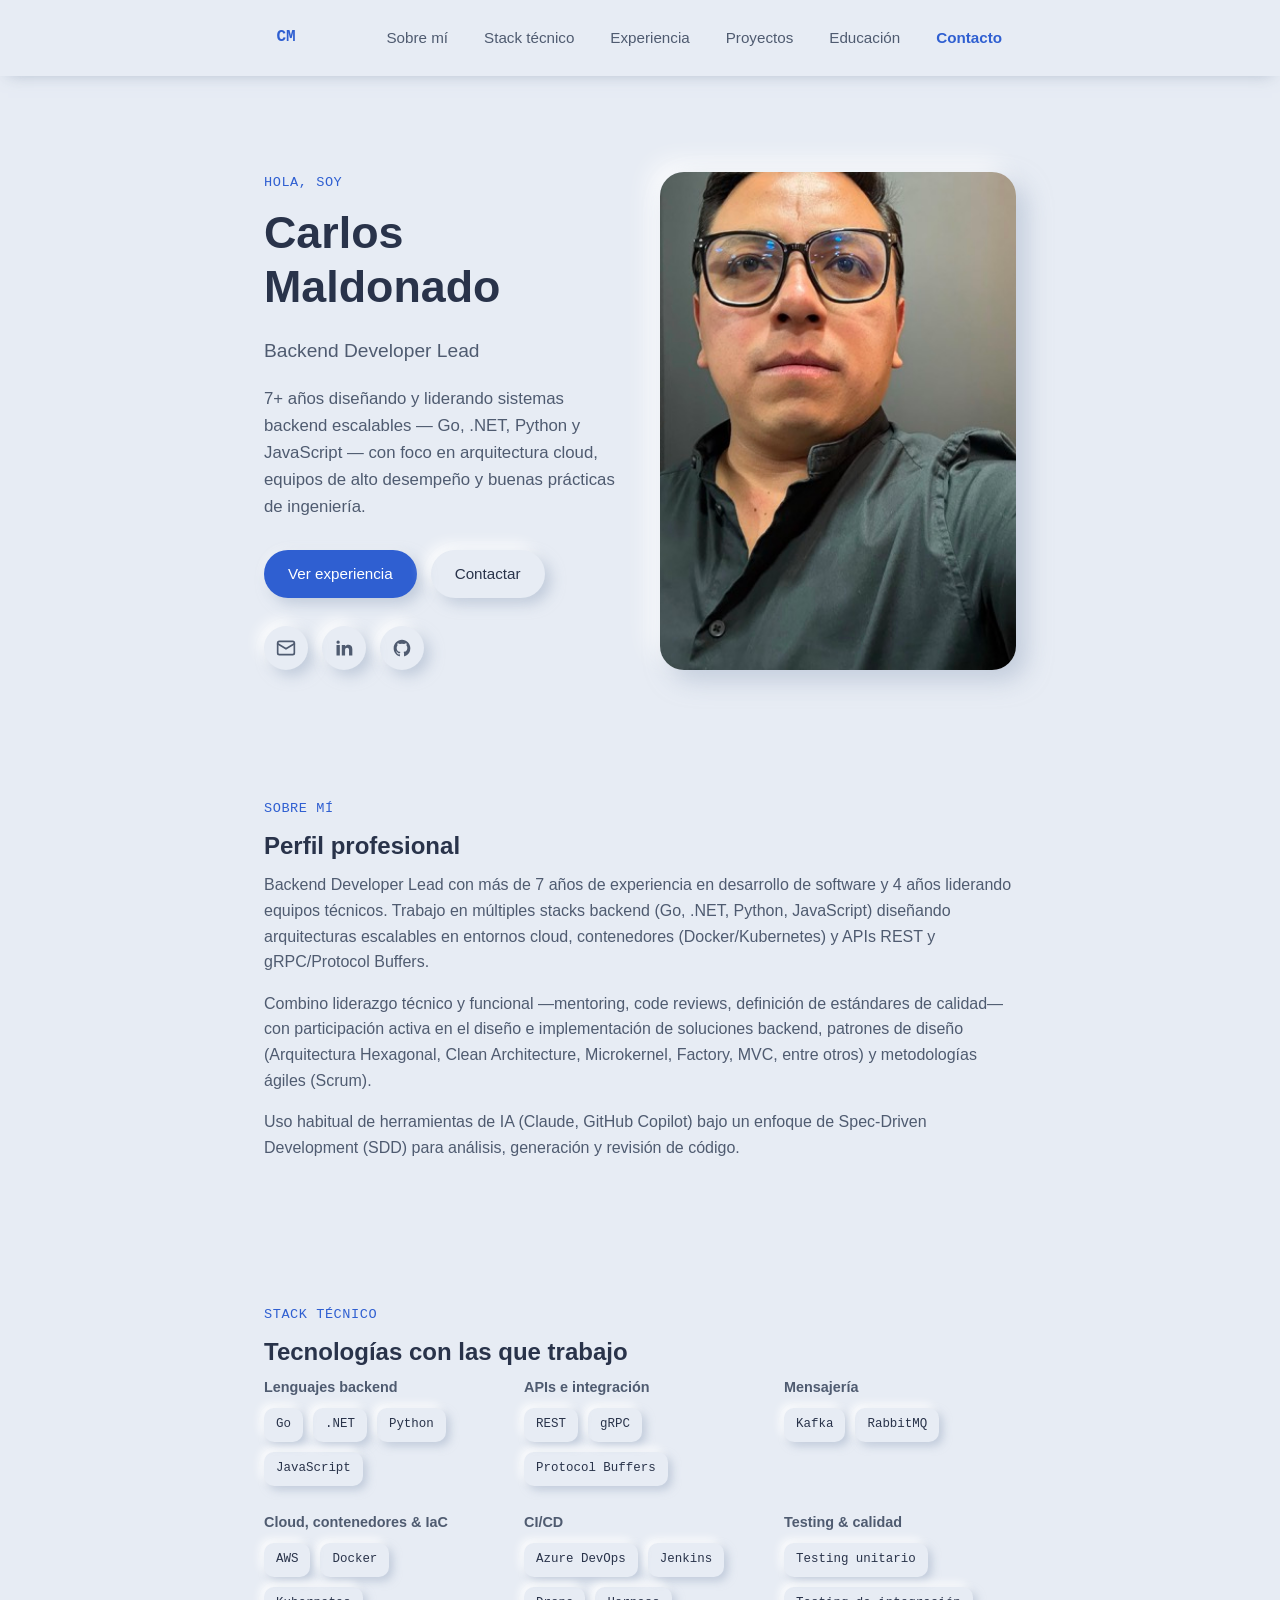
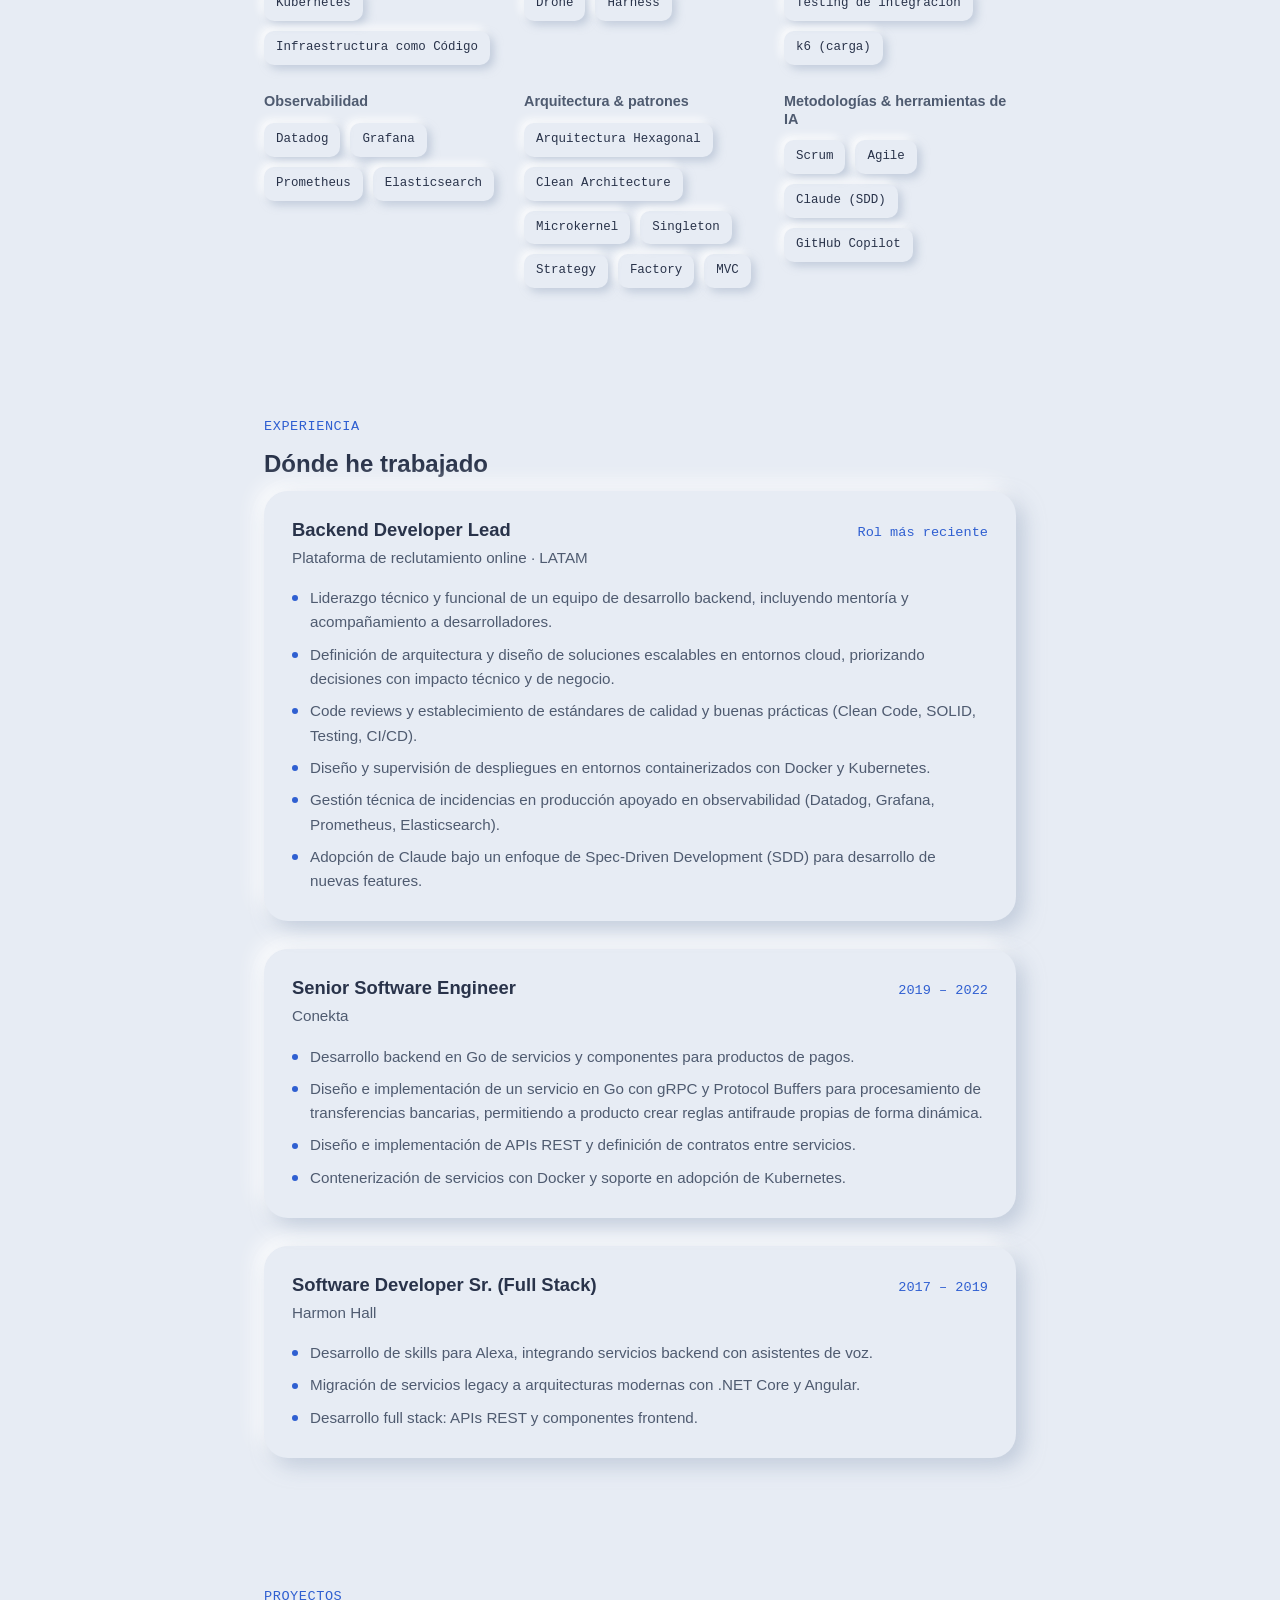
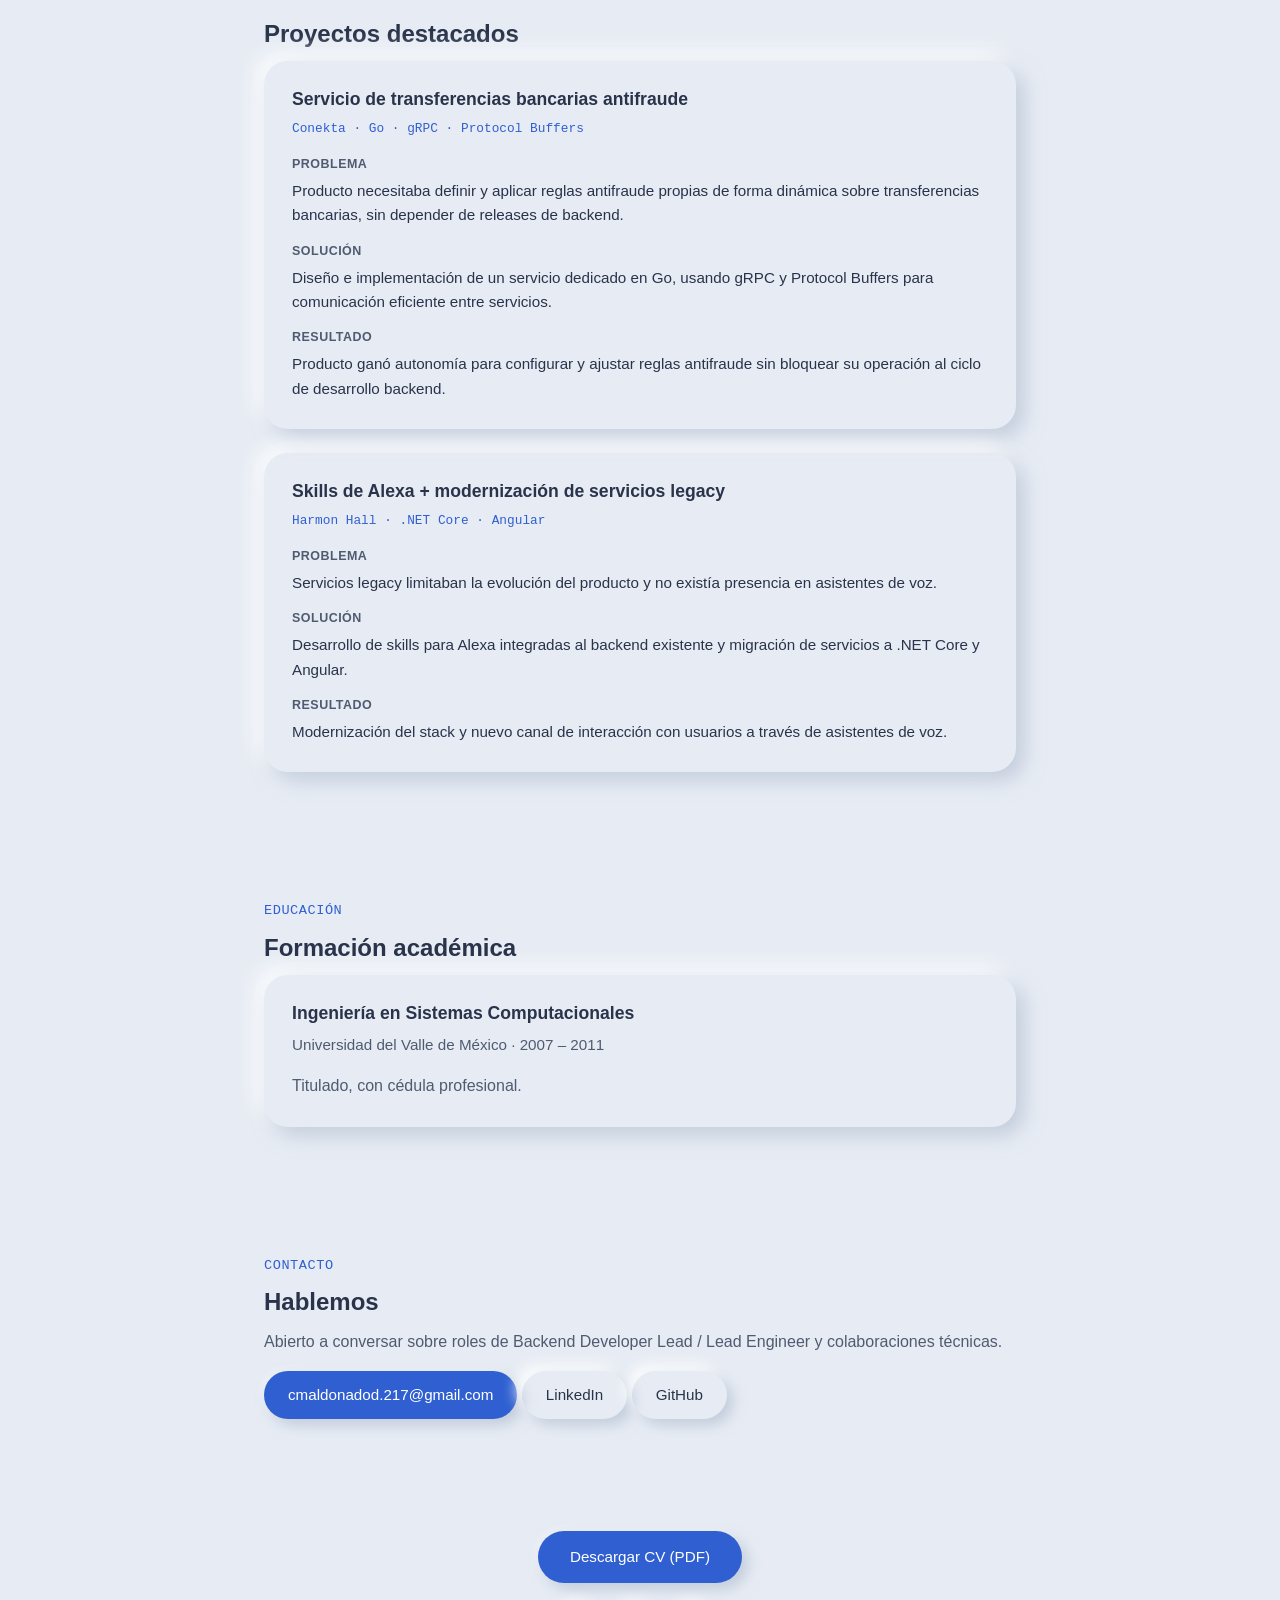
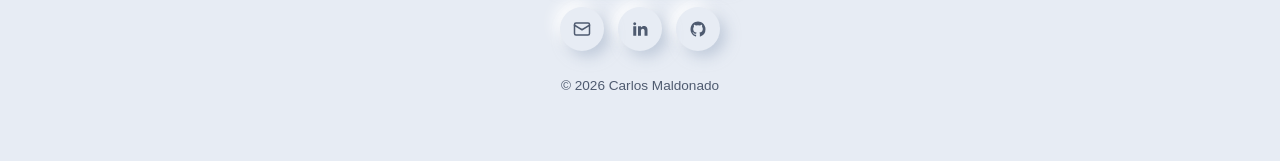
==== commit 1efc87dd: "Hero: two-column layout with large photo panel Left column holds the intro text (left-aligned now in" ====
--- a/index.html
+++ b/index.html
@@ -33,32 +33,38 @@
 <main id="top">
 
   <section id="hero" class="hero">
-    <img class="hero-photo" src="img/profile.jpg" alt="Foto de Carlos Maldonado" width="480" height="480" loading="eager">
-    <p class="eyebrow">Hola, soy</p>
-    <h1>Carlos Maldonado</h1>
-    <p class="role">Backend Developer Lead</p>
-    <p class="tagline">7+ años diseñando y liderando sistemas backend escalables — Go, .NET, Python y JavaScript — con foco en arquitectura cloud, equipos de alto desempeño y buenas prácticas de ingeniería.</p>
-    <div class="hero-links">
-      <a href="#experience" class="btn btn-primary">Ver experiencia</a>
-      <a href="#contact" class="btn">Contactar</a>
-    </div>
-    <ul class="social-row" aria-label="Redes y contacto">
-      <li>
-        <a href="mailto:cmaldonadod.217@gmail.com" aria-label="Email" class="social-icon">
-          <svg viewBox="0 0 24 24" width="20" height="20" fill="none" stroke="currentColor" stroke-width="2" stroke-linecap="round" stroke-linejoin="round"><rect x="2" y="4" width="20" height="16" rx="2"></rect><path d="M2 7l10 6 10-6"></path></svg>
-        </a>
-      </li>
-      <li>
-        <a href="https://www.linkedin.com/in/carlos-alberto-maldonado-d%C3%ADaz-70542b214/" target="_blank" rel="noopener noreferrer" aria-label="LinkedIn" class="social-icon">
-          <svg viewBox="0 0 24 24" width="20" height="20" fill="currentColor"><path d="M6.94 5a2 2 0 11-4-.002 2 2 0 014 .002zM7 8.48H3V21h4V8.48zm6.32 0H9.34V21h3.94v-6.57c0-3.66 4.77-4 4.77 0V21H22v-7.93c0-6.17-7.06-5.94-8.68-2.91V8.48z"></path></svg>
-        </a>
-      </li>
-      <li>
-        <a href="https://github.com/pax217" target="_blank" rel="noopener noreferrer" aria-label="GitHub" class="social-icon">
-          <svg viewBox="0 0 24 24" width="20" height="20" fill="currentColor"><path d="M12 2C6.48 2 2 6.58 2 12.25c0 4.53 2.87 8.37 6.84 9.73.5.1.68-.22.68-.49 0-.24-.01-1.04-.01-1.89-2.78.61-3.37-1.21-3.37-1.21-.45-1.18-1.11-1.49-1.11-1.49-.91-.63.07-.62.07-.62 1 .07 1.53 1.05 1.53 1.05.89 1.56 2.34 1.11 2.91.85.09-.66.35-1.11.63-1.37-2.22-.26-4.56-1.14-4.56-5.06 0-1.12.39-2.03 1.03-2.75-.1-.26-.45-1.31.1-2.73 0 0 .84-.28 2.75 1.05a9.34 9.34 0 015 0c1.91-1.33 2.75-1.05 2.75-1.05.55 1.42.2 2.47.1 2.73.64.72 1.03 1.63 1.03 2.75 0 3.93-2.34 4.79-4.57 5.05.36.32.68.94.68 1.9 0 1.37-.01 2.47-.01 2.81 0 .27.18.6.69.49A10.26 10.26 0 0022 12.25C22 6.58 17.52 2 12 2z"></path></svg>
-        </a>
-      </li>
-    </ul>
+    <div class="hero-grid">
+      <div class="hero-content">
+        <p class="eyebrow">Hola, soy</p>
+        <h1>Carlos Maldonado</h1>
+        <p class="role">Backend Developer Lead</p>
+        <p class="tagline">7+ años diseñando y liderando sistemas backend escalables — Go, .NET, Python y JavaScript — con foco en arquitectura cloud, equipos de alto desempeño y buenas prácticas de ingeniería.</p>
+        <div class="hero-links">
+          <a href="#experience" class="btn btn-primary">Ver experiencia</a>
+          <a href="#contact" class="btn">Contactar</a>
+        </div>
+        <ul class="social-row" aria-label="Redes y contacto">
+          <li>
+            <a href="mailto:cmaldonadod.217@gmail.com" aria-label="Email" class="social-icon">
+              <svg viewBox="0 0 24 24" width="20" height="20" fill="none" stroke="currentColor" stroke-width="2" stroke-linecap="round" stroke-linejoin="round"><rect x="2" y="4" width="20" height="16" rx="2"></rect><path d="M2 7l10 6 10-6"></path></svg>
+            </a>
+          </li>
+          <li>
+            <a href="https://www.linkedin.com/in/carlos-alberto-maldonado-d%C3%ADaz-70542b214/" target="_blank" rel="noopener noreferrer" aria-label="LinkedIn" class="social-icon">
+              <svg viewBox="0 0 24 24" width="20" height="20" fill="currentColor"><path d="M6.94 5a2 2 0 11-4-.002 2 2 0 014 .002zM7 8.48H3V21h4V8.48zm6.32 0H9.34V21h3.94v-6.57c0-3.66 4.77-4 4.77 0V21H22v-7.93c0-6.17-7.06-5.94-8.68-2.91V8.48z"></path></svg>
+            </a>
+          </li>
+          <li>
+            <a href="https://github.com/pax217" target="_blank" rel="noopener noreferrer" aria-label="GitHub" class="social-icon">
+              <svg viewBox="0 0 24 24" width="20" height="20" fill="currentColor"><path d="M12 2C6.48 2 2 6.58 2 12.25c0 4.53 2.87 8.37 6.84 9.73.5.1.68-.22.68-.49 0-.24-.01-1.04-.01-1.89-2.78.61-3.37-1.21-3.37-1.21-.45-1.18-1.11-1.49-1.11-1.49-.91-.63.07-.62.07-.62 1 .07 1.53 1.05 1.53 1.05.89 1.56 2.34 1.11 2.91.85.09-.66.35-1.11.63-1.37-2.22-.26-4.56-1.14-4.56-5.06 0-1.12.39-2.03 1.03-2.75-.1-.26-.45-1.31.1-2.73 0 0 .84-.28 2.75 1.05a9.34 9.34 0 015 0c1.91-1.33 2.75-1.05 2.75-1.05.55 1.42.2 2.47.1 2.73.64.72 1.03 1.63 1.03 2.75 0 3.93-2.34 4.79-4.57 5.05.36.32.68.94.68 1.9 0 1.37-.01 2.47-.01 2.81 0 .27.18.6.69.49A10.26 10.26 0 0022 12.25C22 6.58 17.52 2 12 2z"></path></svg>
+            </a>
+          </li>
+        </ul>
+      </div>
+      <div class="hero-photo-col">
+        <img class="hero-photo" src="img/profile.jpg" alt="Foto de Carlos Maldonado" width="480" height="480" loading="eager">
+      </div>
+    </div>
   </section>
 
   <section id="about" class="section">
--- a/css/style.css
+++ b/css/style.css
@@ -166,18 +166,34 @@
 /* Hero */
 .hero {
   padding: 96px 0 64px;
-  text-align: center;
+}
+
+.hero-grid {
+  display: grid;
+  grid-template-columns: 1fr 1fr;
+  gap: 40px;
+  align-items: stretch;
+}
+
+.hero-content {
+  text-align: left;
+  display: flex;
+  flex-direction: column;
+  justify-content: center;
+}
+
+.hero-photo-col {
+  border-radius: var(--radius-lg);
+  overflow: hidden;
+  min-height: 320px;
+  box-shadow: 10px 10px 24px var(--shadow-dark), -10px -10px 24px var(--shadow-light);
 }
 
 .hero-photo {
-  width: 128px;
-  height: 128px;
-  border-radius: 50%;
+  width: 100%;
+  height: 100%;
   object-fit: cover;
-  margin: 0 auto 24px;
-  box-shadow: 8px 8px 20px var(--shadow-dark), -8px -8px 20px var(--shadow-light);
-  padding: 6px;
-  background: var(--bg);
+  display: block;
 }
 
 .hero h1 {
@@ -199,14 +215,14 @@
 .hero-links {
   display: flex;
   flex-wrap: wrap;
-  justify-content: center;
+  justify-content: flex-start;
   gap: 14px;
   margin-top: 12px;
 }
 
 .social-row {
   display: flex;
-  justify-content: center;
+  justify-content: flex-start;
   gap: 14px;
   margin-top: 28px;
 }
@@ -471,6 +487,25 @@
     padding: 72px 0 48px;
   }
 
+  .hero-grid {
+    grid-template-columns: 1fr;
+    gap: 32px;
+  }
+
+  .hero-photo-col {
+    min-height: 260px;
+    order: -1;
+  }
+
+  .hero-content {
+    text-align: center;
+  }
+
+  .hero-links,
+  .hero-content .social-row {
+    justify-content: center;
+  }
+
   .section {
     padding: 48px 0;
   }
